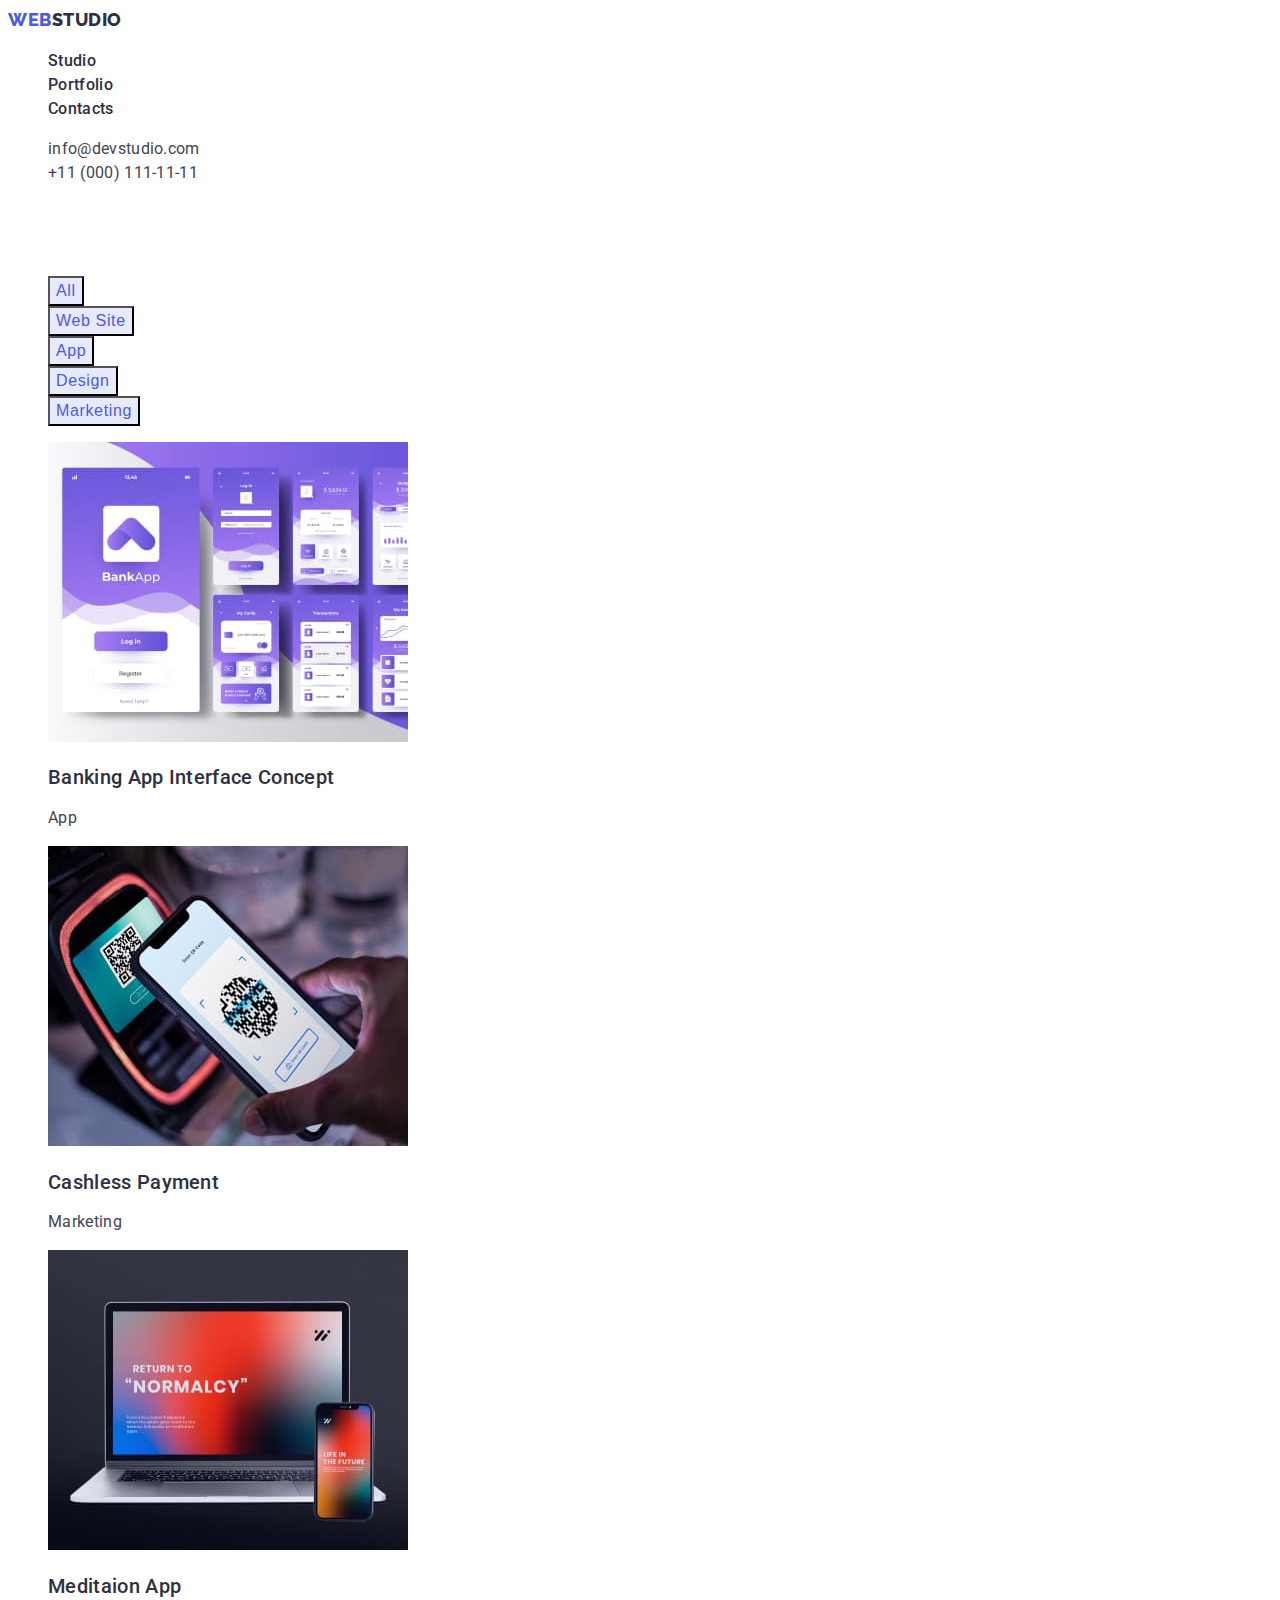
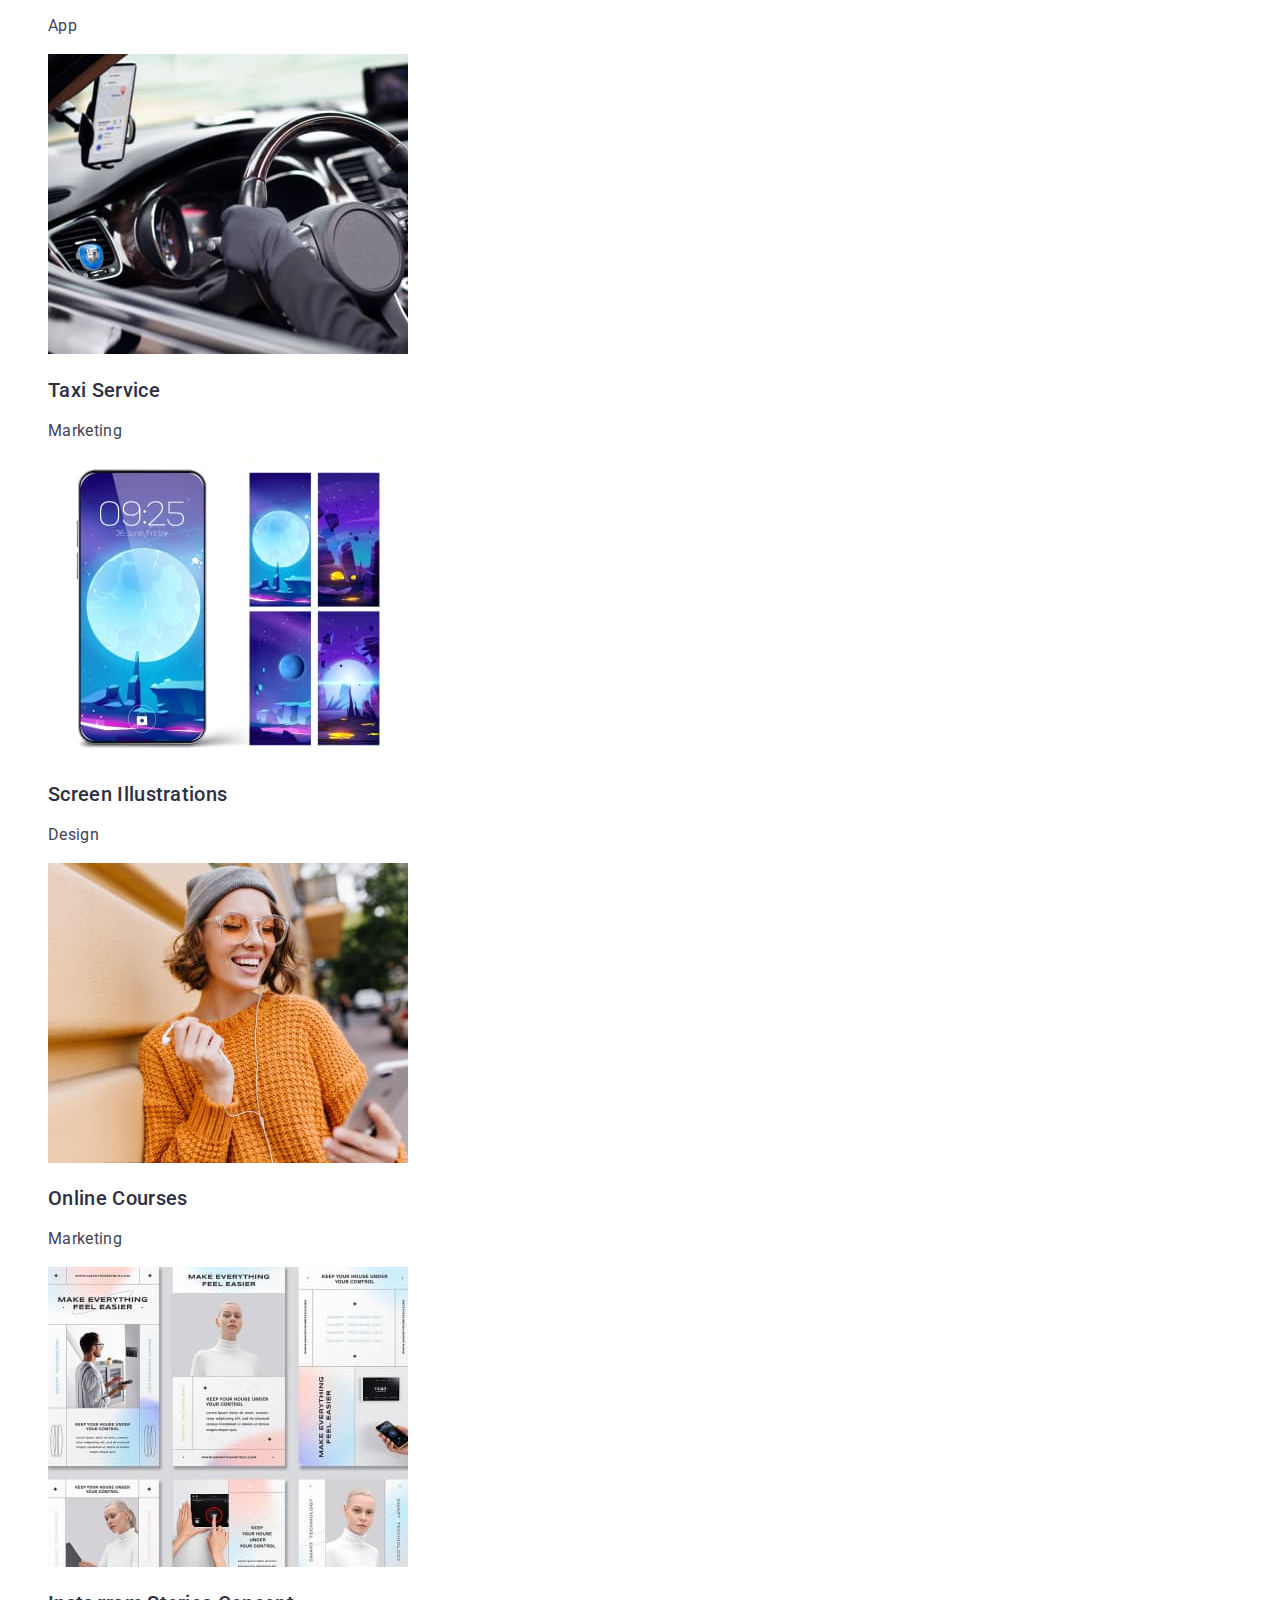
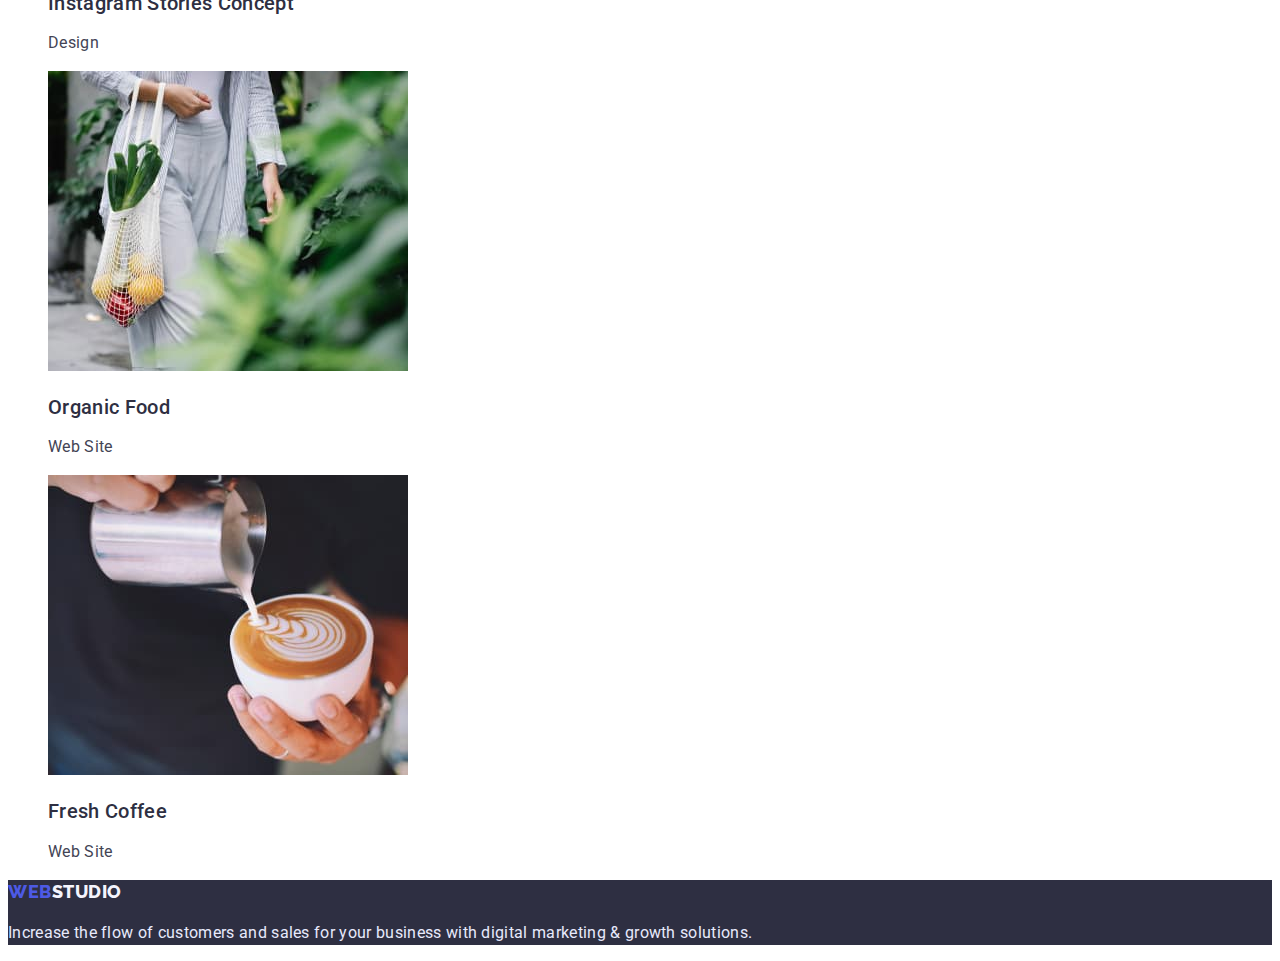
==== portfolio.html @ 31c29d73 "Initial commit" ====
<!DOCTYPE html>
<html lang="en">
  <head>
    <meta charset="UTF-8" />
    <meta http-equiv="X-UA-Compatible" content="IE=edge" />
    <meta name="viewport" content="width=device-width, initial-scale=1.0" />
    <link rel="stylesheet" href="./css/style.css" />
    <title>Студія</title>
    <link rel="preconnect" href="https://fonts.googleapis.com" />
    <link rel="preconnect" href="https://fonts.gstatic.com" crossorigin />
    <link
      href="https://fonts.googleapis.com/css2?family=Raleway:wght@800&family=Roboto:wght@400;500;700;900&display=swap"
      rel="stylesheet"
    />
  </head>
  <body>
    <!-- Page header -->
    <header>
      <nav>
        <a href="./index.html" class="logo link">
          <span class="logo-color">WEB</span>STUDIO
        </a>

        <ul class="site-nav list">
          <li><a href="./index.html" class="link">Studio</a></li>
          <li><a href="./portfolio.html" class="link">Portfolio</a></li>
          <li><a href="" class="link">Contacts</a></li>
        </ul>
      </nav>
      <address>
        <ul class="adress list">
          <li>
            <a href="mailto:info@devstudio.com" class="link">info@devstudio.com</a>
          </li>
          <li><a href="tel:+110001111111" class="link">+11 (000) 111-11-11</a></li>
        </ul>
      </address>
    </header>
    <!-- Main content -->
    <main>
      <section class="portfolio">
        <h1 class="hidden-title">Контент страницы Portfolio</h1>
        <ul class="filter-list list">
          <li><button type="button" class="button filter-btn">All</button></li>
          <li>
            <button type="button" class="button filter-btn">Web Site</button>
          </li>
          <li><button type="button" class="button filter-btn">App</button></li>
          <li>
            <button type="button" class="button filter-btn">Design</button>
          </li>
          <li>
            <button type="button" class="button filter-btn">Marketing</button>
          </li>
        </ul>
        <ul class="section-subtitle list">
          <li>
            <img
              src="./images/card-1.jpg"
              alt="Work examples"
              width="360"
              height="300"
            />
            <h2 class="title">Banking App Interface Concept</h2>
            <p>App</p>
          </li>
          <li>
            <img
              src="./images/card-2.jpg"
              alt="Work examples"
              width="360"
              height="300"
            />
            <h2 class="title">Cashless Payment</h2>
            <p>Marketing</p>
          </li>
          <li>
            <img
              src="./images/card-3.jpg"
              alt="Work examples"
              width="360"
              height="300"
            />
            <h2 class="title">Meditaion App</h2>
            <p>App</p>
          </li>
          <li>
            <img
              src="./images/card-4.jpg"
              alt="Work examples"
              width="360"
              height="300"
            />
            <h2 class="title">Taxi Service</h2>
            <p>Marketing</p>
          </li>
          <li>
            <img
              src="./images/card-5.jpg"
              alt="Work examples"
              width="360"
              height="300"
            />
            <h2 class="title">Screen Illustrations</h2>
            <p>Design</p>
          </li>
          <li>
            <img
              src="./images/card-6.jpg"
              alt="Work examples"
              width="360"
              height="300"
            />
            <h2 class="title">Online Courses</h2>
            <p>Marketing</p>
          </li>
          <li>
            <img
              src="./images/card-7.jpg"
              alt="Work examples"
              width="360"
              height="300"
            />
            <h2 class="title">Instagram Stories Concept</h2>
            <p>Design</p>
          </li>
          <li>
            <img
              src="./images/card-8.jpg"
              alt="Work examples"
              width="360"
              height="300"
            />
            <h2 class="title">Organic Food</h2>
            <p>Web Site</p>
          </li>
          <li>
            <img
              src="./images/card-9.jpg"
              alt="Work examples"
              width="360"
              height="300"
            />
            <h2 class="title">Fresh Coffee</h2>
            <p>Web Site</p>
          </li>
        </ul>
      </section>
    </main>
    <!-- Page footer -->
    <footer class="footer">
      <a href="./index.html" class="logo link">
        <span class="logo-color">WEB</span>STUDIO
      </a>
      <p>
        Increase the flow of customers and sales for your business with digital
        marketing & growth solutions.
      </p>
    </footer>
  </body>
</html>
---- css/style.css ----
:root {
  --primary-text-color: #434455;
  --title-text-color: #2e2f42;
  --accent-color: #4d5ae5;
  --color-white: #ffffff;
  --color-for-interactive-elements: #404bbf;
  --secondary-background-color: #f4f4fd;
  --cornflower-color: #e7e9fc;
}

body {
  color: var(--primary-text-color);
  background-color: var(--color-white);
  font-family: Roboto, sans-serif;
  font-size: 16px;
  line-height: 1.5;
  letter-spacing: 0.02em;
}

.list {
  list-style: none;
}

.link {
  text-decoration: none;
}

/* logo */

.logo {
  color: var(--title-text-color);
  font-family: Raleway, cursive;
  font-weight: 800;
  font-size: 18px;
  line-height: 1.33;
  letter-spacing: 0.03em;
}

.logo-color {
  color: var(--accent-color);
}

.logo:hover,
.logo:focus {
  color: var(--color-for-interactive-elements);
}

/* Site nav */

.site-nav .link {
  color: var(--title-text-color);
  font-weight: 500;
}

.site-nav .link:hover,
.site-nav .link:focus {
  color: var(--color-for-interactive-elements);
}

/* Adress */

.adress .link {
  color: var(--primary-text-color);
  font-style: normal;
}

.adress .link:hover,
.adress .link:focus {
  color: var(--accent-color);
}

/* Hero */

.hero {
  background-color: var(--title-text-color);
}

.hero-title {
  color: var(--color-white);
  font-size: 56px;
  line-height: 1.07;
  text-align: center;
}

/* Section */

.hidden-title {
  visibility: hidden;
}

.section-subtitle .title {
  color: var(--title-text-color);
  font-weight: 500;
  font-size: 20px;
  line-height: 1.2;
}

.section-title {
  color: var(--title-text-color);
  font-size: 36px;
  line-height: 1.11;
  text-align: center;
  text-transform: capitalize;
}

.about {
  background-color: var(--secondary-background-color);
}

/* Button */

.button {
  color: var(--primary-text-color);
  background-color: var(--accent-color);
  font-weight: 500;
  font-size: 16px;
  line-height: 1.5;
  letter-spacing: 0.04em;
}

.button.hero-btn {
  color: var(--color-white);
  background-color: var(--accent-color);
}

.button.hero-btn:hover,
.button.hero-btn:focus {
  background-color: var(--color-for-interactive-elements);
  cursor: pointer;
}

.button.filter-btn {
  color: var(--accent-color);
  background-color: var(--cornflower-color);
}

.button.filter-btn:hover,
.button.filter-btn:focus {
  background-color: var(--secondary-background-color);
  cursor: pointer;
}

/* Footer */

.footer {
  background-color: var(--title-text-color);
  color: var(--cornflower-color);
}

.footer .logo {
  color: var(--secondary-background-color);
}

.footer .logo:hover,
.footer .logo:focus {
  color: var(--color-for-interactive-elements);
}
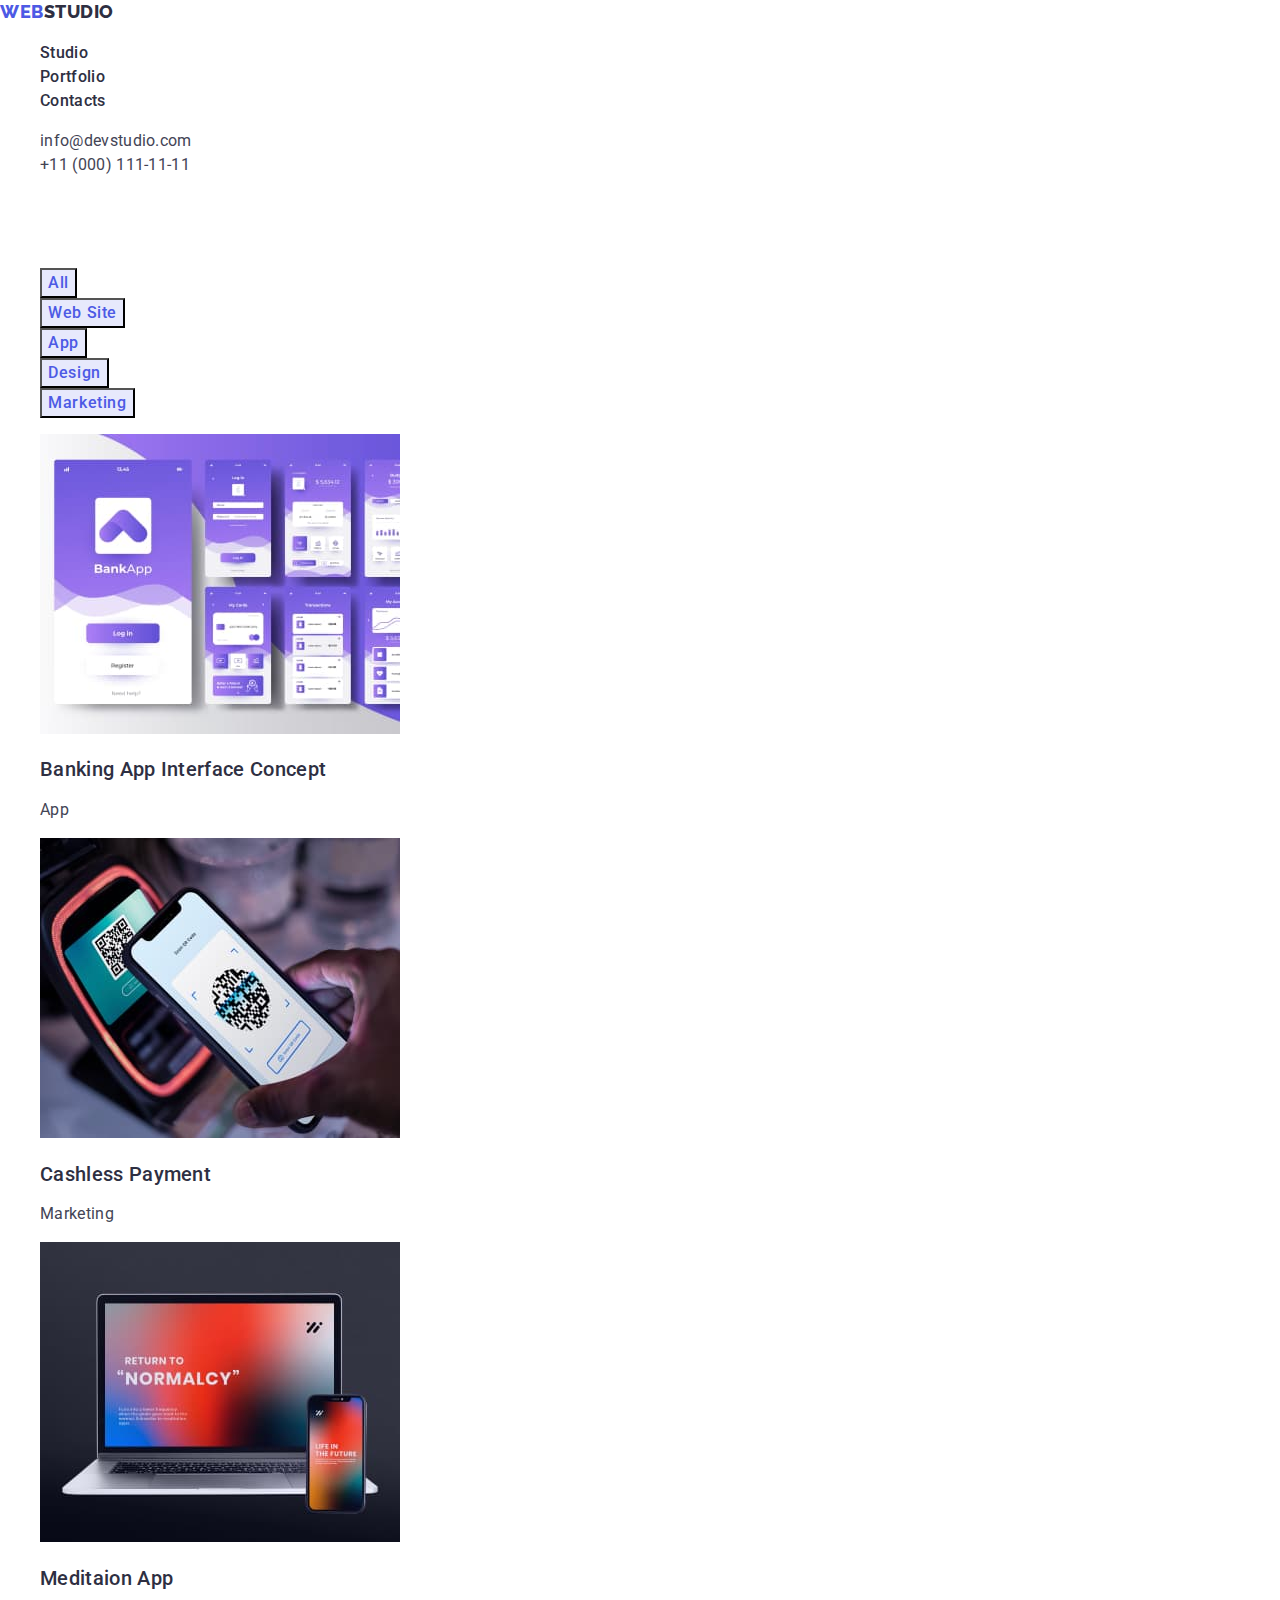
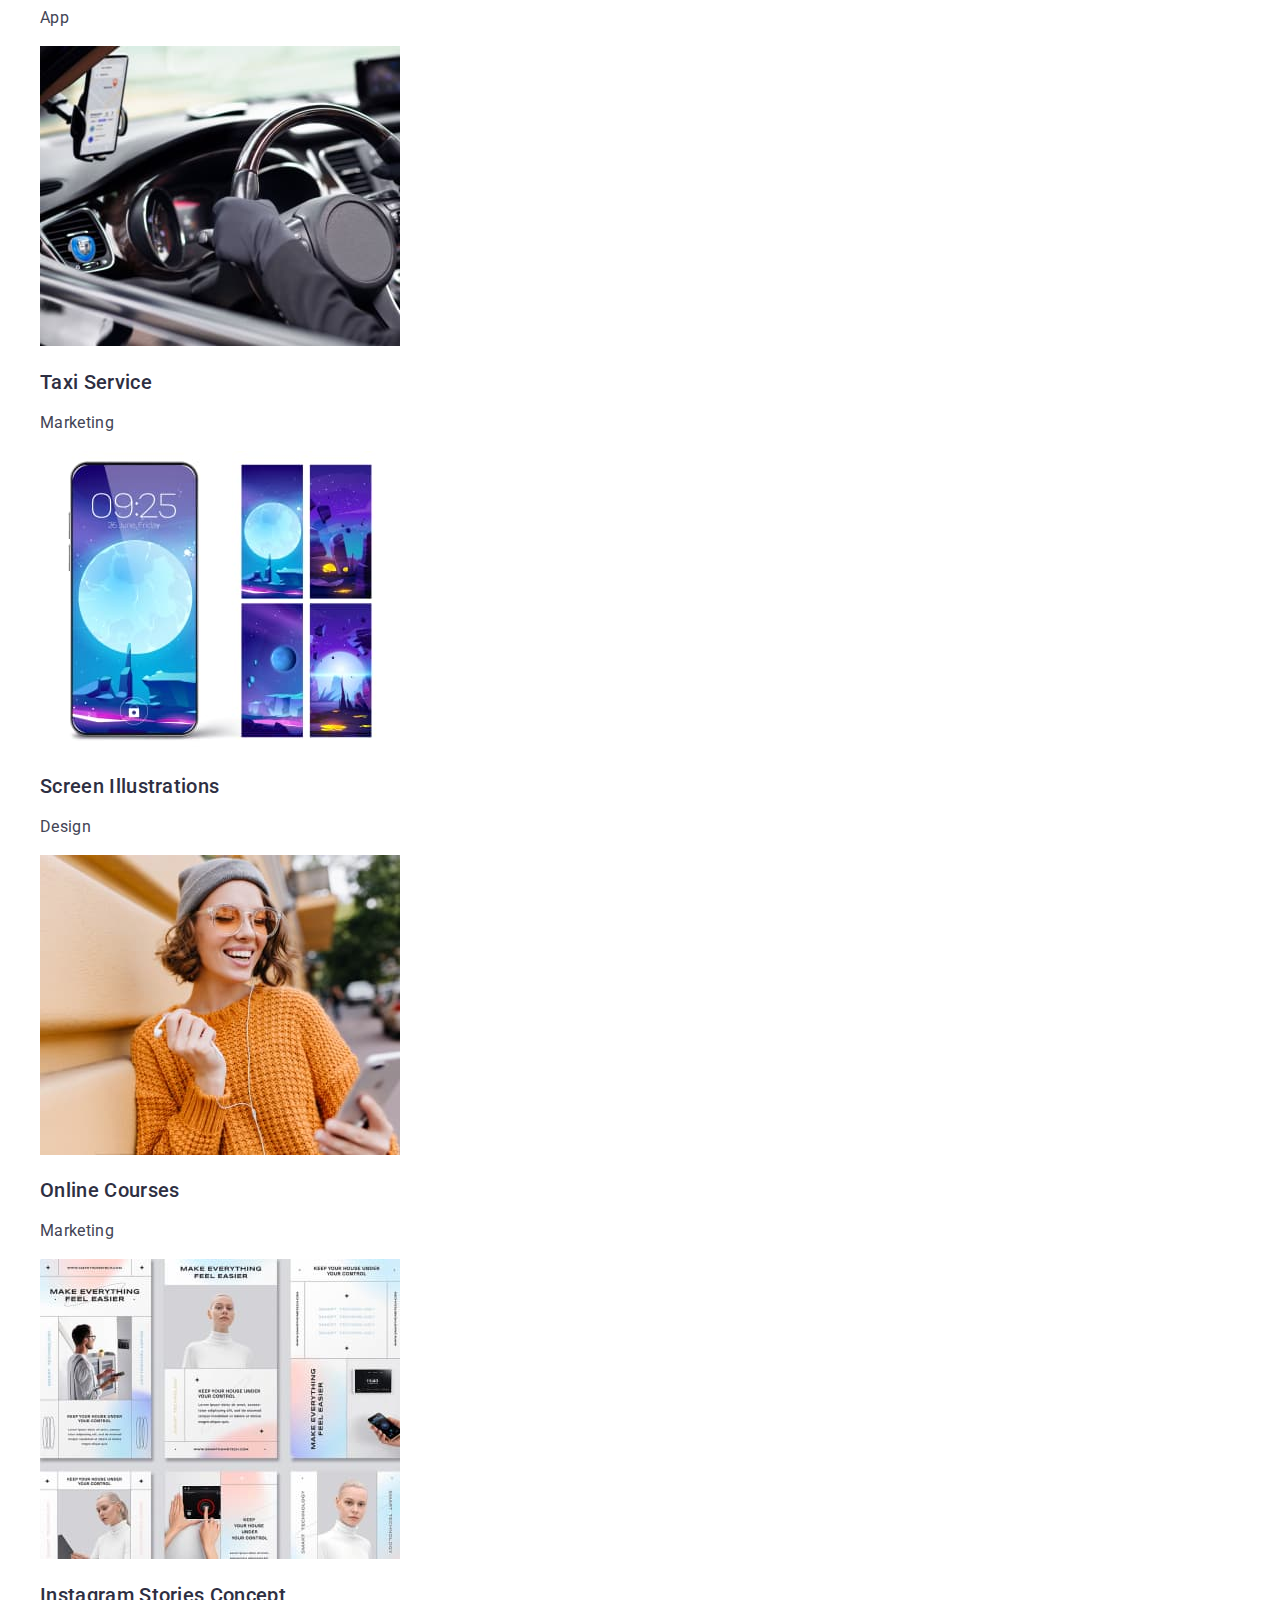
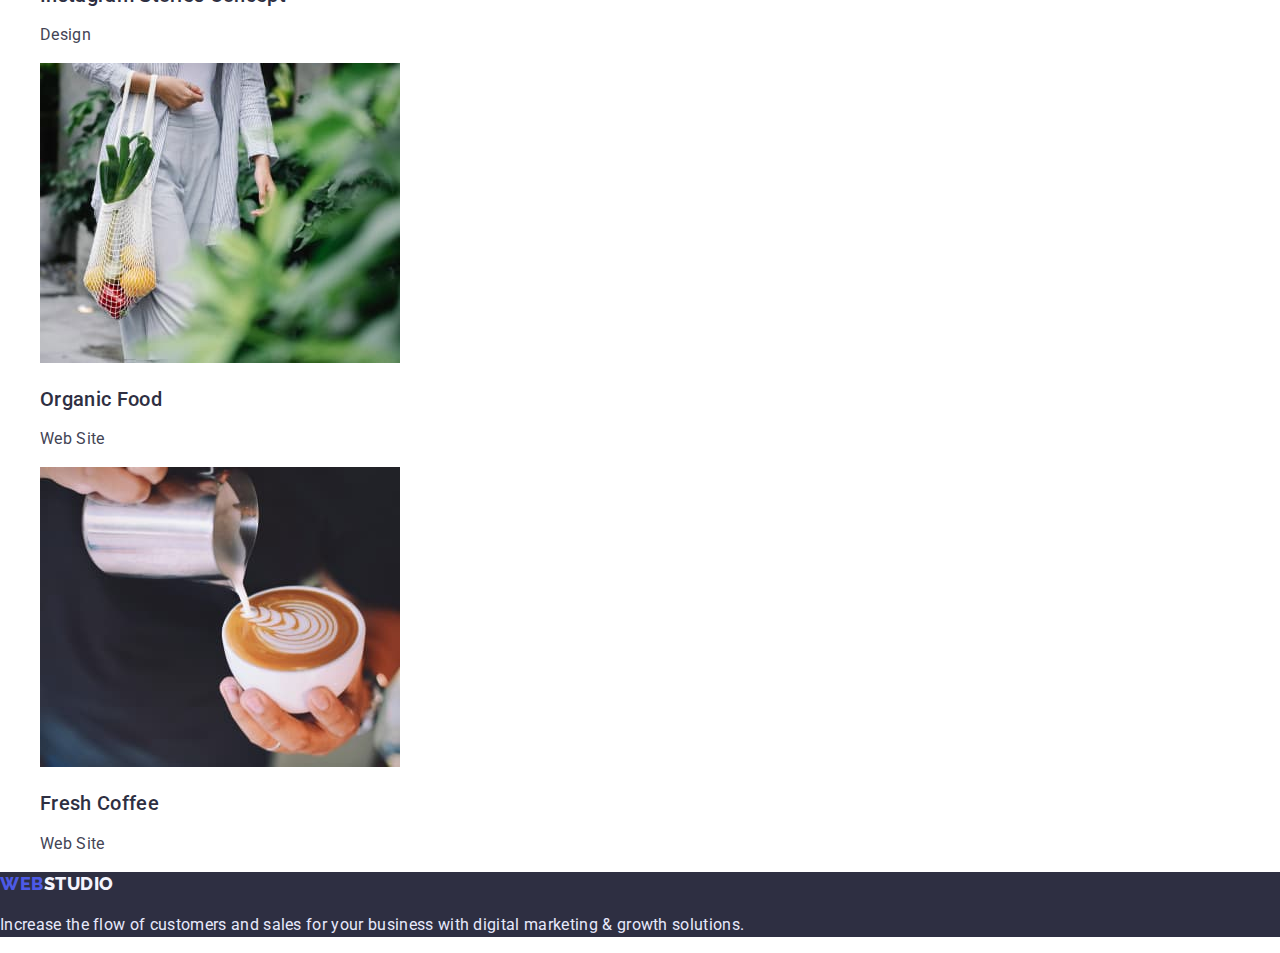
==== commit 22ca10d7: "Add global border-box and modern-normalize.css" ====
--- a/portfolio.html
+++ b/portfolio.html
@@ -4,7 +4,6 @@
     <meta charset="UTF-8" />
     <meta http-equiv="X-UA-Compatible" content="IE=edge" />
     <meta name="viewport" content="width=device-width, initial-scale=1.0" />
-    <link rel="stylesheet" href="./css/style.css" />
     <title>Студія</title>
     <link rel="preconnect" href="https://fonts.googleapis.com" />
     <link rel="preconnect" href="https://fonts.gstatic.com" crossorigin />
@@ -12,6 +11,11 @@
       href="https://fonts.googleapis.com/css2?family=Raleway:wght@800&family=Roboto:wght@400;500;700;900&display=swap"
       rel="stylesheet"
     />
+    <link
+      rel="stylesheet"
+      href="https://cdnjs.cloudflare.com/ajax/libs/modern-normalize/1.1.0/modern-normalize.min.css"
+    />
+    <link rel="stylesheet" href="./css/style.css" />
   </head>
   <body>
     <!-- Page header -->
@@ -30,9 +34,13 @@
       <address>
         <ul class="adress list">
           <li>
-            <a href="mailto:info@devstudio.com" class="link">info@devstudio.com</a>
+            <a href="mailto:info@devstudio.com" class="link"
+              >info@devstudio.com</a
+            >
           </li>
-          <li><a href="tel:+110001111111" class="link">+11 (000) 111-11-11</a></li>
+          <li>
+            <a href="tel:+110001111111" class="link">+11 (000) 111-11-11</a>
+          </li>
         </ul>
       </address>
     </header>
--- a/css/style.css
+++ b/css/style.css
@@ -1,3 +1,13 @@
+html {
+  box-sizing: border-box;
+}
+
+*,
+*::before,
+*::after {
+  box-sizing: inherit;
+}
+
 :root {
   --primary-text-color: #434455;
   --title-text-color: #2e2f42;
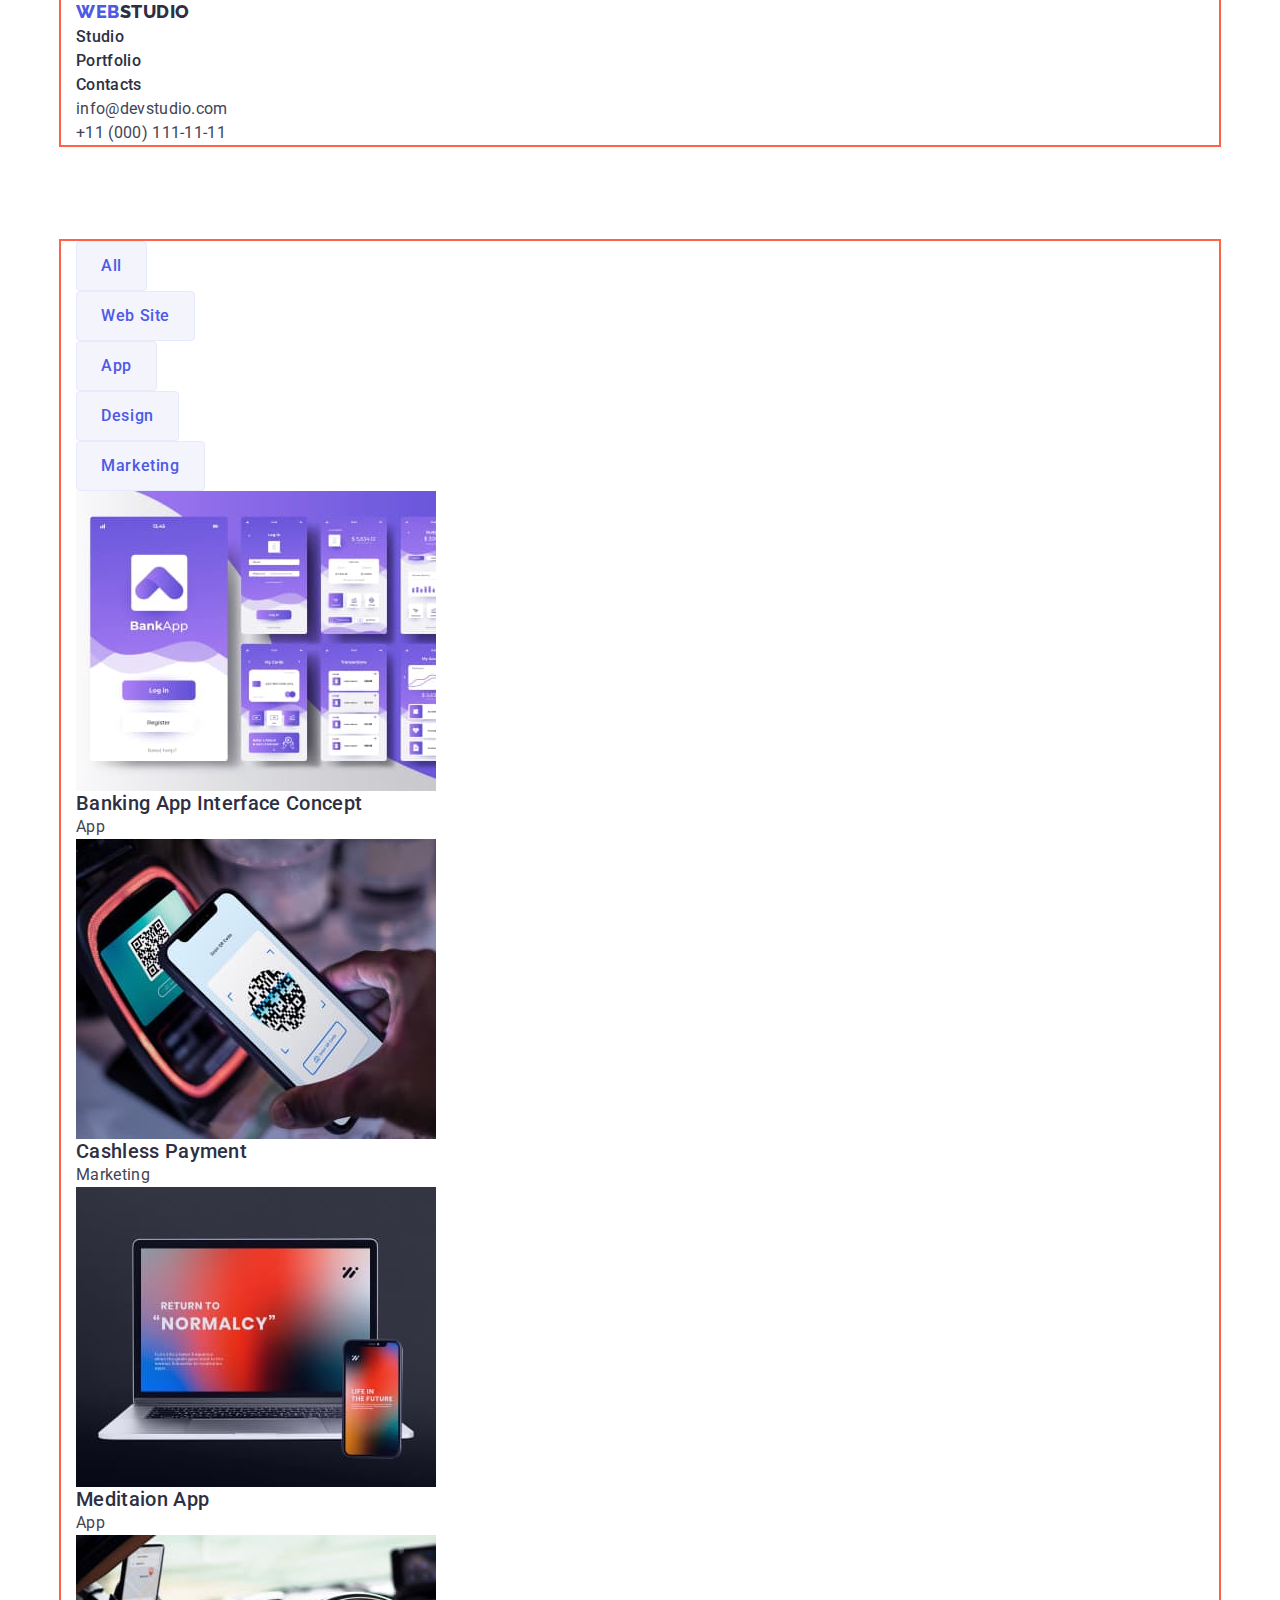
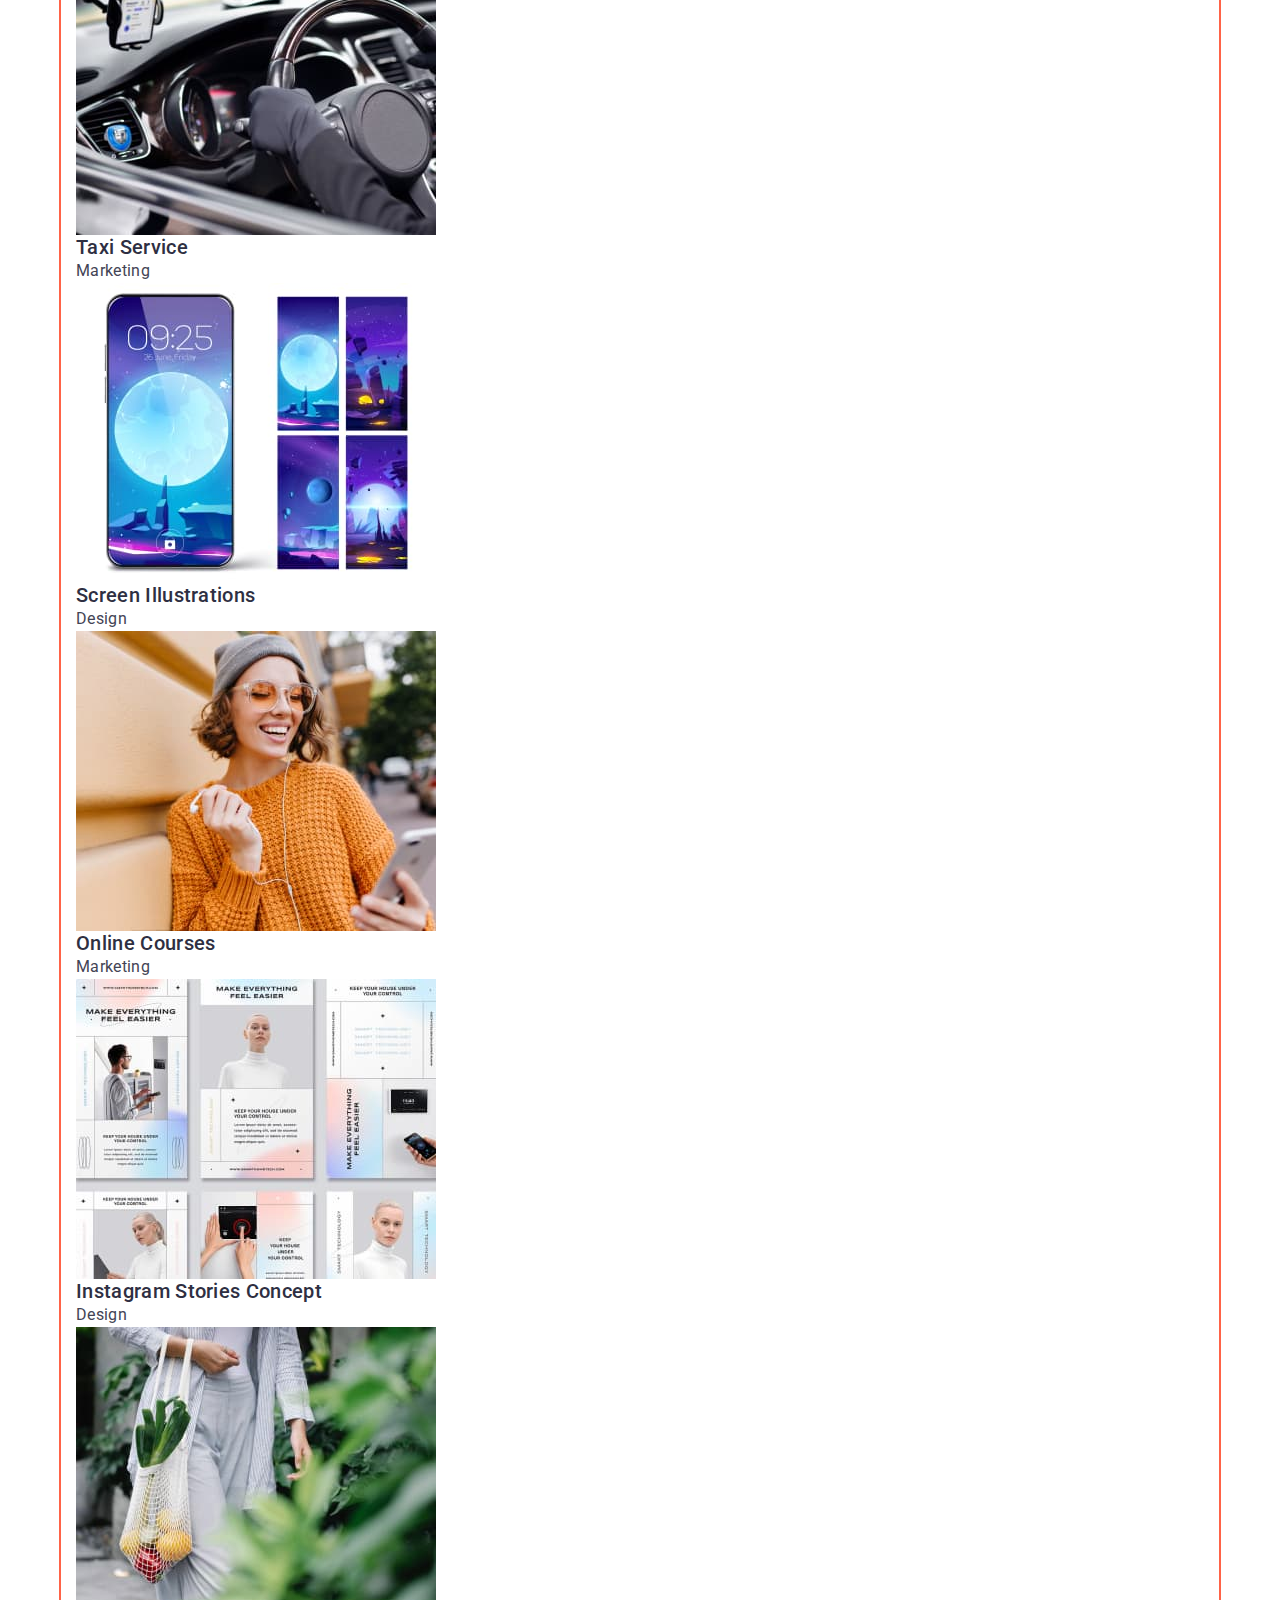
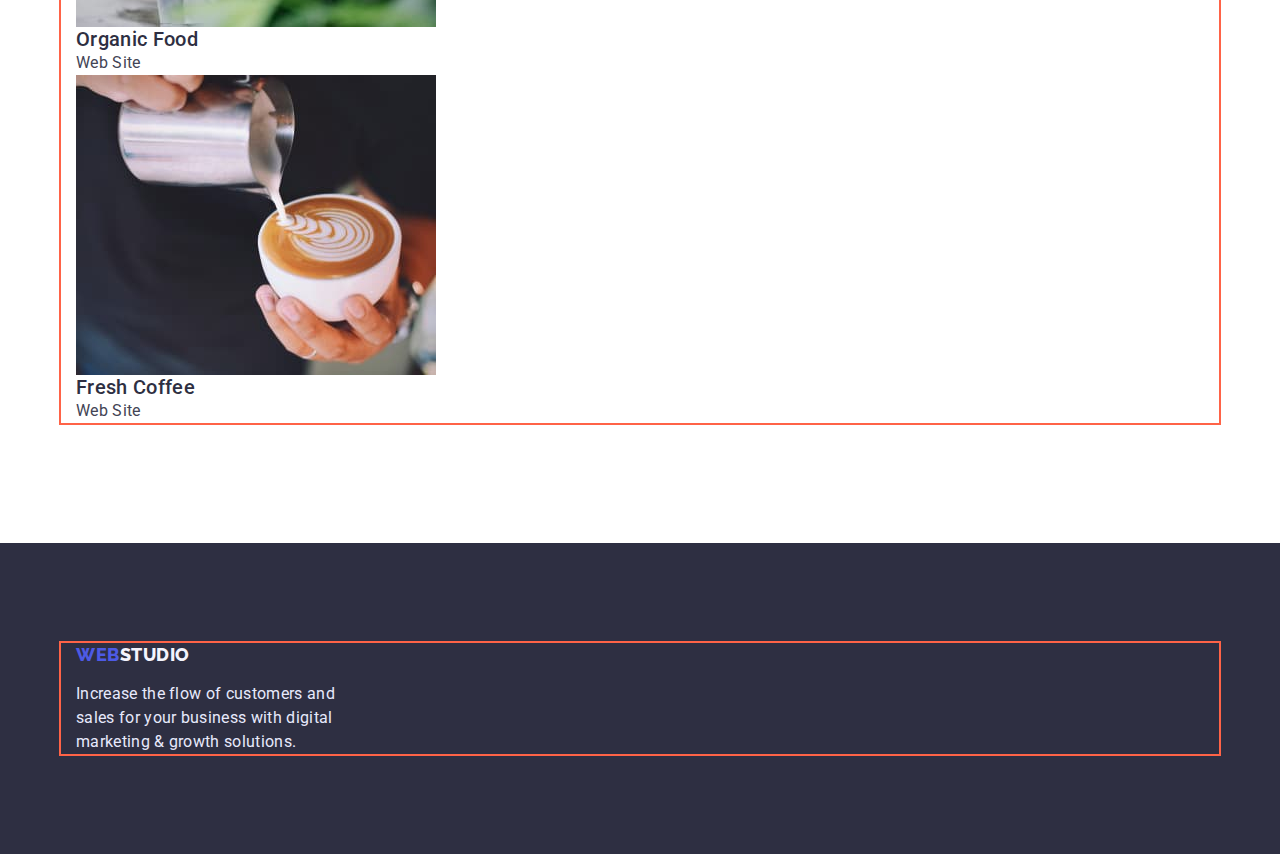
==== commit 909ff6ed: "Добавил геометрию элементов" ====
--- a/portfolio.html
+++ b/portfolio.html
@@ -19,151 +19,161 @@
   </head>
   <body>
     <!-- Page header -->
-    <header>
-      <nav>
-        <a href="./index.html" class="logo link">
-          <span class="logo-color">WEB</span>STUDIO
-        </a>
+    <header class="page header">
+      <div class="container">
+        <nav>
+          <a href="./index.html" class="logo link">
+            <span class="logo-color">WEB</span>STUDIO
+          </a>
 
-        <ul class="site-nav list">
-          <li><a href="./index.html" class="link">Studio</a></li>
-          <li><a href="./portfolio.html" class="link">Portfolio</a></li>
-          <li><a href="" class="link">Contacts</a></li>
-        </ul>
-      </nav>
-      <address>
-        <ul class="adress list">
-          <li>
-            <a href="mailto:info@devstudio.com" class="link"
-              >info@devstudio.com</a
-            >
-          </li>
-          <li>
-            <a href="tel:+110001111111" class="link">+11 (000) 111-11-11</a>
-          </li>
-        </ul>
-      </address>
+          <ul class="site-nav list">
+            <li><a href="./index.html" class="link">Studio</a></li>
+            <li><a href="./portfolio.html" class="link">Portfolio</a></li>
+            <li><a href="" class="link">Contacts</a></li>
+          </ul>
+        </nav>
+        <address>
+          <ul class="adress list">
+            <li>
+              <a href="mailto:info@devstudio.com" class="link"
+                >info@devstudio.com</a
+              >
+            </li>
+            <li>
+              <a href="tel:+110001111111" class="link">+11 (000) 111-11-11</a>
+            </li>
+          </ul>
+        </address>
+      </div>
     </header>
     <!-- Main content -->
     <main>
       <section class="portfolio">
-        <h1 class="hidden-title">Контент страницы Portfolio</h1>
-        <ul class="filter-list list">
-          <li><button type="button" class="button filter-btn">All</button></li>
-          <li>
-            <button type="button" class="button filter-btn">Web Site</button>
-          </li>
-          <li><button type="button" class="button filter-btn">App</button></li>
-          <li>
-            <button type="button" class="button filter-btn">Design</button>
-          </li>
-          <li>
-            <button type="button" class="button filter-btn">Marketing</button>
-          </li>
-        </ul>
-        <ul class="section-subtitle list">
-          <li>
-            <img
-              src="./images/card-1.jpg"
-              alt="Work examples"
-              width="360"
-              height="300"
-            />
-            <h2 class="title">Banking App Interface Concept</h2>
-            <p>App</p>
-          </li>
-          <li>
-            <img
-              src="./images/card-2.jpg"
-              alt="Work examples"
-              width="360"
-              height="300"
-            />
-            <h2 class="title">Cashless Payment</h2>
-            <p>Marketing</p>
-          </li>
-          <li>
-            <img
-              src="./images/card-3.jpg"
-              alt="Work examples"
-              width="360"
-              height="300"
-            />
-            <h2 class="title">Meditaion App</h2>
-            <p>App</p>
-          </li>
-          <li>
-            <img
-              src="./images/card-4.jpg"
-              alt="Work examples"
-              width="360"
-              height="300"
-            />
-            <h2 class="title">Taxi Service</h2>
-            <p>Marketing</p>
-          </li>
-          <li>
-            <img
-              src="./images/card-5.jpg"
-              alt="Work examples"
-              width="360"
-              height="300"
-            />
-            <h2 class="title">Screen Illustrations</h2>
-            <p>Design</p>
-          </li>
-          <li>
-            <img
-              src="./images/card-6.jpg"
-              alt="Work examples"
-              width="360"
-              height="300"
-            />
-            <h2 class="title">Online Courses</h2>
-            <p>Marketing</p>
-          </li>
-          <li>
-            <img
-              src="./images/card-7.jpg"
-              alt="Work examples"
-              width="360"
-              height="300"
-            />
-            <h2 class="title">Instagram Stories Concept</h2>
-            <p>Design</p>
-          </li>
-          <li>
-            <img
-              src="./images/card-8.jpg"
-              alt="Work examples"
-              width="360"
-              height="300"
-            />
-            <h2 class="title">Organic Food</h2>
-            <p>Web Site</p>
-          </li>
-          <li>
-            <img
-              src="./images/card-9.jpg"
-              alt="Work examples"
-              width="360"
-              height="300"
-            />
-            <h2 class="title">Fresh Coffee</h2>
-            <p>Web Site</p>
-          </li>
-        </ul>
+        <div class="container">
+          <h1 class="hidden-title">Контент страницы Portfolio</h1>
+          <ul class="filter-list list">
+            <li>
+              <button type="button" class="button filter-btn">All</button>
+            </li>
+            <li>
+              <button type="button" class="button filter-btn">Web Site</button>
+            </li>
+            <li>
+              <button type="button" class="button filter-btn">App</button>
+            </li>
+            <li>
+              <button type="button" class="button filter-btn">Design</button>
+            </li>
+            <li>
+              <button type="button" class="button filter-btn">Marketing</button>
+            </li>
+          </ul>
+          <ul class="section-subtitle list">
+            <li>
+              <img
+                src="./images/card-1.jpg"
+                alt="Work examples"
+                width="360"
+                height="300"
+              />
+              <h2 class="title">Banking App Interface Concept</h2>
+              <p>App</p>
+            </li>
+            <li>
+              <img
+                src="./images/card-2.jpg"
+                alt="Work examples"
+                width="360"
+                height="300"
+              />
+              <h2 class="title">Cashless Payment</h2>
+              <p>Marketing</p>
+            </li>
+            <li>
+              <img
+                src="./images/card-3.jpg"
+                alt="Work examples"
+                width="360"
+                height="300"
+              />
+              <h2 class="title">Meditaion App</h2>
+              <p>App</p>
+            </li>
+            <li>
+              <img
+                src="./images/card-4.jpg"
+                alt="Work examples"
+                width="360"
+                height="300"
+              />
+              <h2 class="title">Taxi Service</h2>
+              <p>Marketing</p>
+            </li>
+            <li>
+              <img
+                src="./images/card-5.jpg"
+                alt="Work examples"
+                width="360"
+                height="300"
+              />
+              <h2 class="title">Screen Illustrations</h2>
+              <p>Design</p>
+            </li>
+            <li>
+              <img
+                src="./images/card-6.jpg"
+                alt="Work examples"
+                width="360"
+                height="300"
+              />
+              <h2 class="title">Online Courses</h2>
+              <p>Marketing</p>
+            </li>
+            <li>
+              <img
+                src="./images/card-7.jpg"
+                alt="Work examples"
+                width="360"
+                height="300"
+              />
+              <h2 class="title">Instagram Stories Concept</h2>
+              <p>Design</p>
+            </li>
+            <li>
+              <img
+                src="./images/card-8.jpg"
+                alt="Work examples"
+                width="360"
+                height="300"
+              />
+              <h2 class="title">Organic Food</h2>
+              <p>Web Site</p>
+            </li>
+            <li>
+              <img
+                src="./images/card-9.jpg"
+                alt="Work examples"
+                width="360"
+                height="300"
+              />
+              <h2 class="title">Fresh Coffee</h2>
+              <p>Web Site</p>
+            </li>
+          </ul>
+        </div>
       </section>
     </main>
     <!-- Page footer -->
     <footer class="footer">
-      <a href="./index.html" class="logo link">
-        <span class="logo-color">WEB</span>STUDIO
-      </a>
-      <p>
-        Increase the flow of customers and sales for your business with digital
-        marketing & growth solutions.
-      </p>
+      <div class="container">
+        <a href="./index.html" class="logo link">
+          <span class="logo-color">WEB</span>STUDIO
+        </a>
+        <p class="footer-description">
+          Increase the flow of customers and sales for your business with
+          digital marketing & growth solutions.
+        </p>
+      </div>
     </footer>
   </body>
 </html>
--- a/css/style.css
+++ b/css/style.css
@@ -25,7 +25,10 @@
   font-size: 16px;
   line-height: 1.5;
   letter-spacing: 0.02em;
-}
+  min-width: 1158px;
+}
+
+/* Basic settings */
 
 .list {
   list-style: none;
@@ -33,6 +36,39 @@
 
 .link {
   text-decoration: none;
+}
+
+h1,
+h2,
+h3,
+h4,
+h5,
+h6,
+p {
+  margin-top: 0;
+  margin-bottom: 0;
+}
+
+ul,
+ol {
+  margin-top: 0;
+  margin-bottom: 0;
+  padding-left: 0;
+}
+
+img {
+  display: block;
+}
+
+address {
+  font-style: normal;
+}
+
+.container {
+  margin: 0 auto;
+  max-width: 1158px;
+  padding: 0 15px;
+  outline: 2px solid tomato;
 }
 
 /* logo */
@@ -71,7 +107,6 @@
 
 .adress .link {
   color: var(--primary-text-color);
-  font-style: normal;
 }
 
 .adress .link:hover,
@@ -83,19 +118,36 @@
 
 .hero {
   background-color: var(--title-text-color);
+  text-align: center;
+  padding-top: 188px;
+  padding-bottom: 292px;
 }
 
 .hero-title {
   color: var(--color-white);
   font-size: 56px;
   line-height: 1.07;
-  text-align: center;
+  margin-bottom: 48px;
 }
 
 /* Section */
 
 .hidden-title {
-  visibility: hidden;
+  position: absolute;
+  width: 1px;
+  height: 1px;
+  margin: -1px;
+  border: 0;
+  padding: 0;
+  white-space: nowrap;
+  clip-path: inset(100%);
+  clip: rect(0 0 0 0);
+  overflow: hidden;
+}
+
+.section {
+  padding-top: 120px;
+  padding-bottom: 120px;
 }
 
 .section-subtitle .title {
@@ -111,26 +163,40 @@
   line-height: 1.11;
   text-align: center;
   text-transform: capitalize;
+  margin-bottom: 72px;
 }
 
 .about {
   background-color: var(--secondary-background-color);
 }
 
+/* Portfolio */
+
+.portfolio {
+  padding-top: 96px;
+  padding-bottom: 120px;
+}
+
 /* Button */
 
 .button {
+  display: inline-block;
   color: var(--primary-text-color);
   background-color: var(--accent-color);
   font-weight: 500;
   font-size: 16px;
   line-height: 1.5;
   letter-spacing: 0.04em;
+  border: 1px solid transparent;
 }
 
 .button.hero-btn {
+  padding: 16px 32px;
   color: var(--color-white);
   background-color: var(--accent-color);
+  box-shadow: 0px 4px 4px rgba(0, 0, 0, 0.15);
+  min-width: 169px;
+  border-radius: 4px;
 }
 
 .button.hero-btn:hover,
@@ -141,13 +207,19 @@
 
 .button.filter-btn {
   color: var(--accent-color);
-  background-color: var(--cornflower-color);
+  background-color: var(--secondary-background-color);
+  padding: 12px 24px;
+  border-color: var(--cornflower-color);
+  border-radius: 4px;
 }
 
 .button.filter-btn:hover,
 .button.filter-btn:focus {
-  background-color: var(--secondary-background-color);
+  color: var(--color-white);
+  background-color: var(--color-for-interactive-elements);
   cursor: pointer;
+  box-shadow: 0px 3px 1px rgba(0, 0, 0, 0.1), 0px 2px 1px rgba(0, 0, 0, 0.08),
+    0px 2px 2px rgba(0, 0, 0, 0.12);
 }
 
 /* Footer */
@@ -155,6 +227,8 @@
 .footer {
   background-color: var(--title-text-color);
   color: var(--cornflower-color);
+  padding-top: 100px;
+  padding-bottom: 100px;
 }
 
 .footer .logo {
@@ -165,3 +239,8 @@
 .footer .logo:focus {
   color: var(--color-for-interactive-elements);
 }
+
+.footer-description {
+  width: 264px;
+  margin-top: 14px;
+}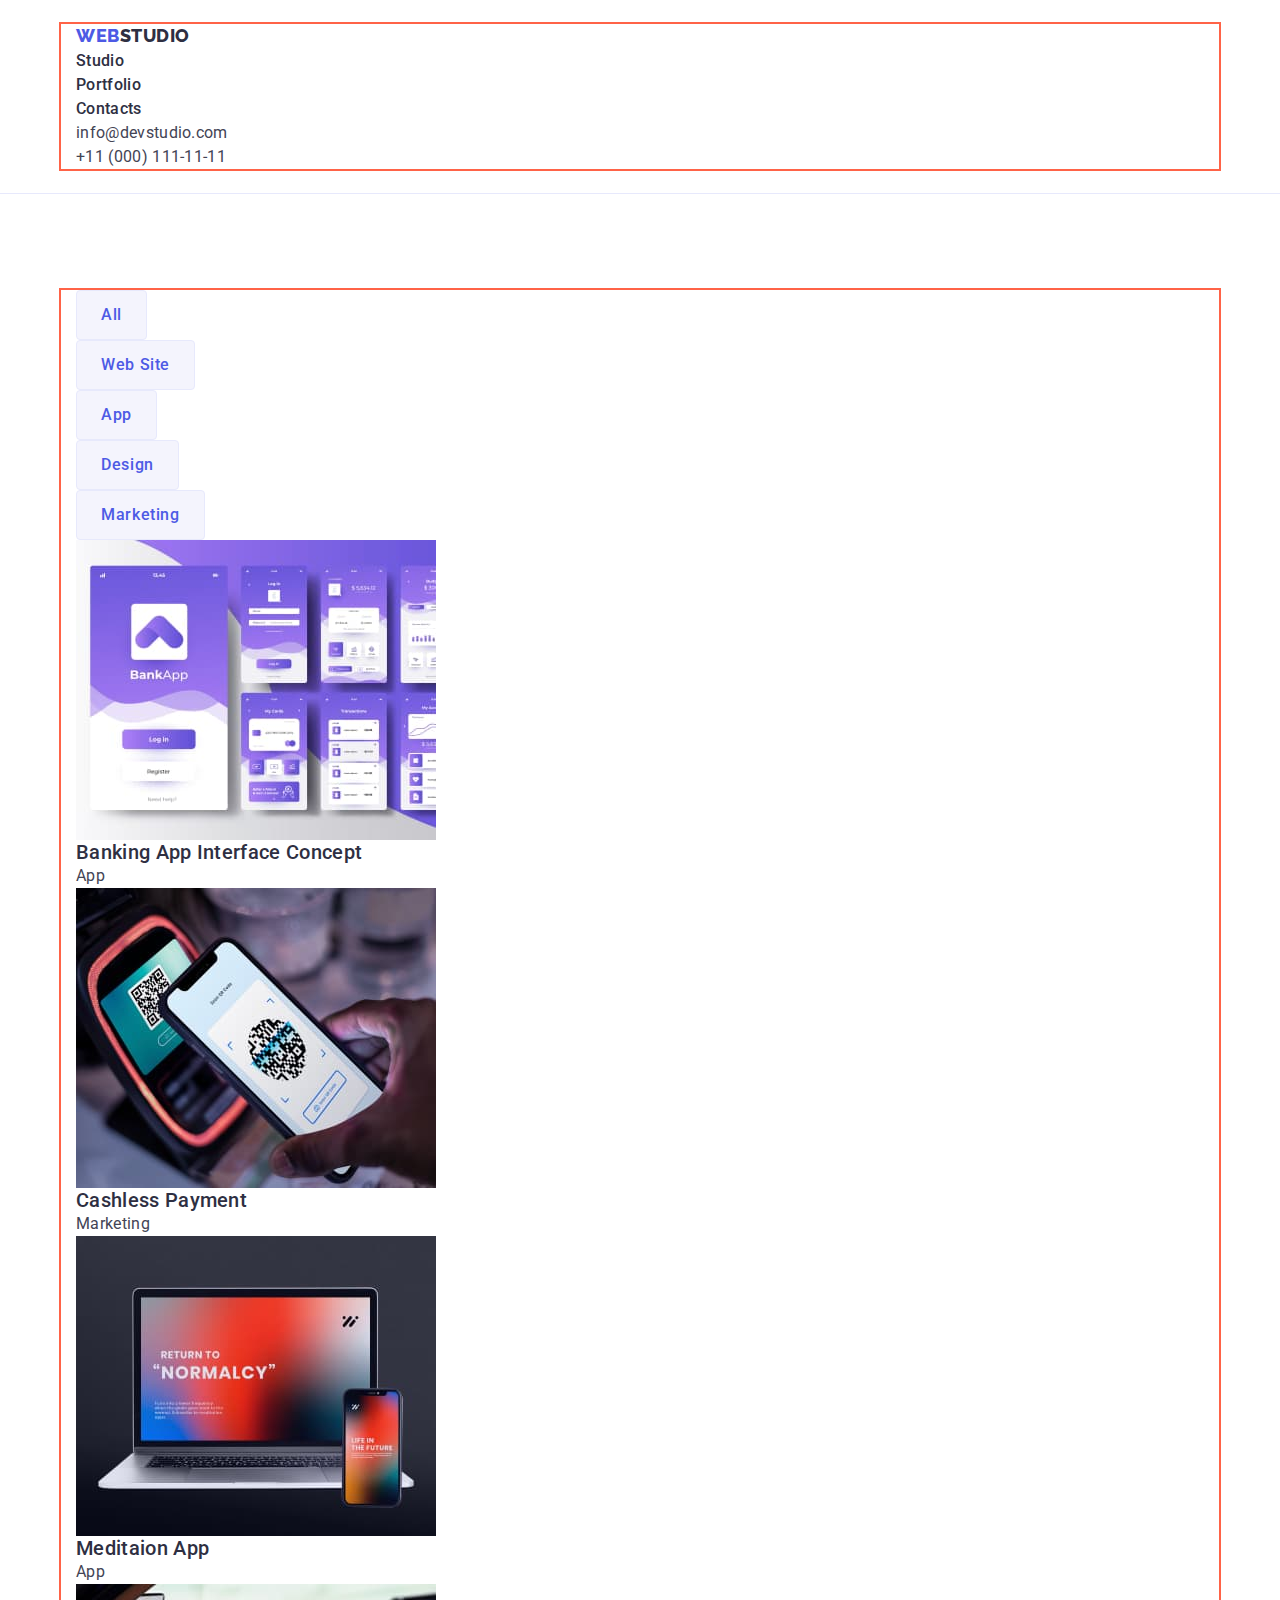
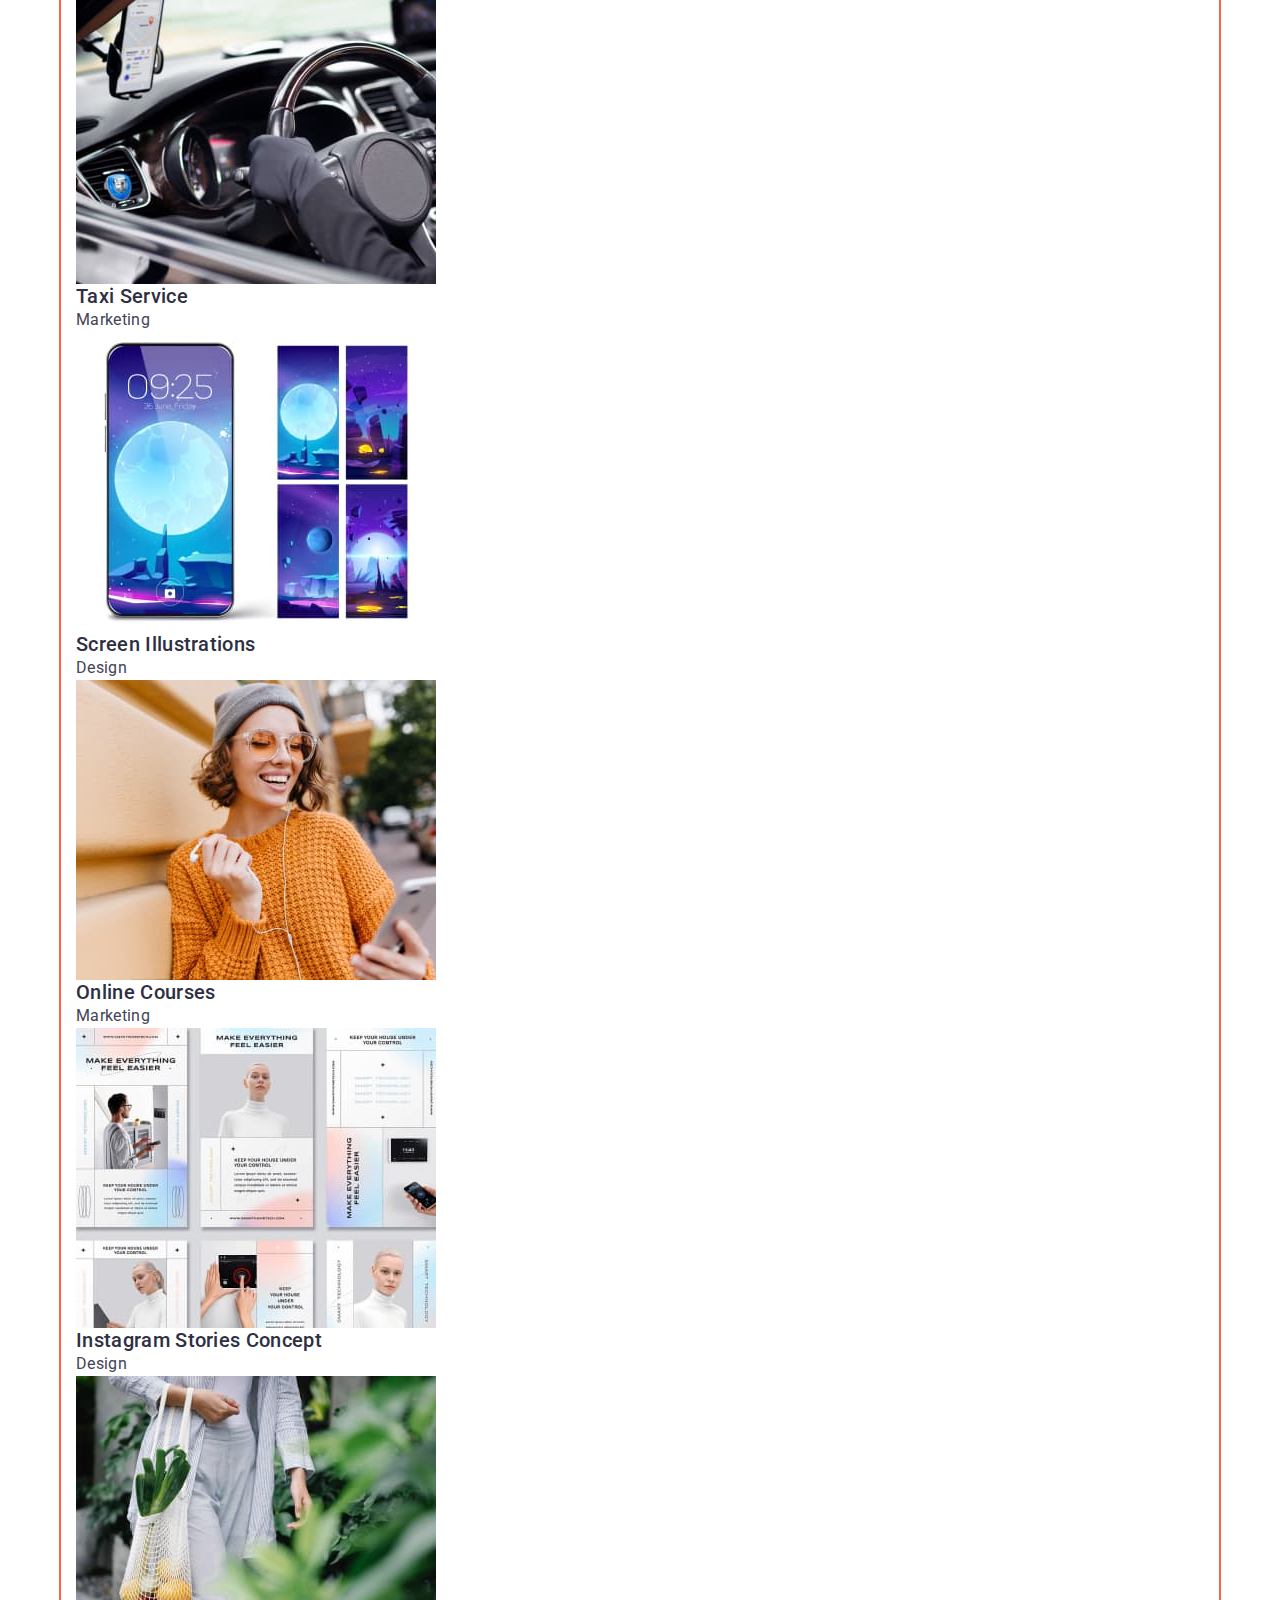
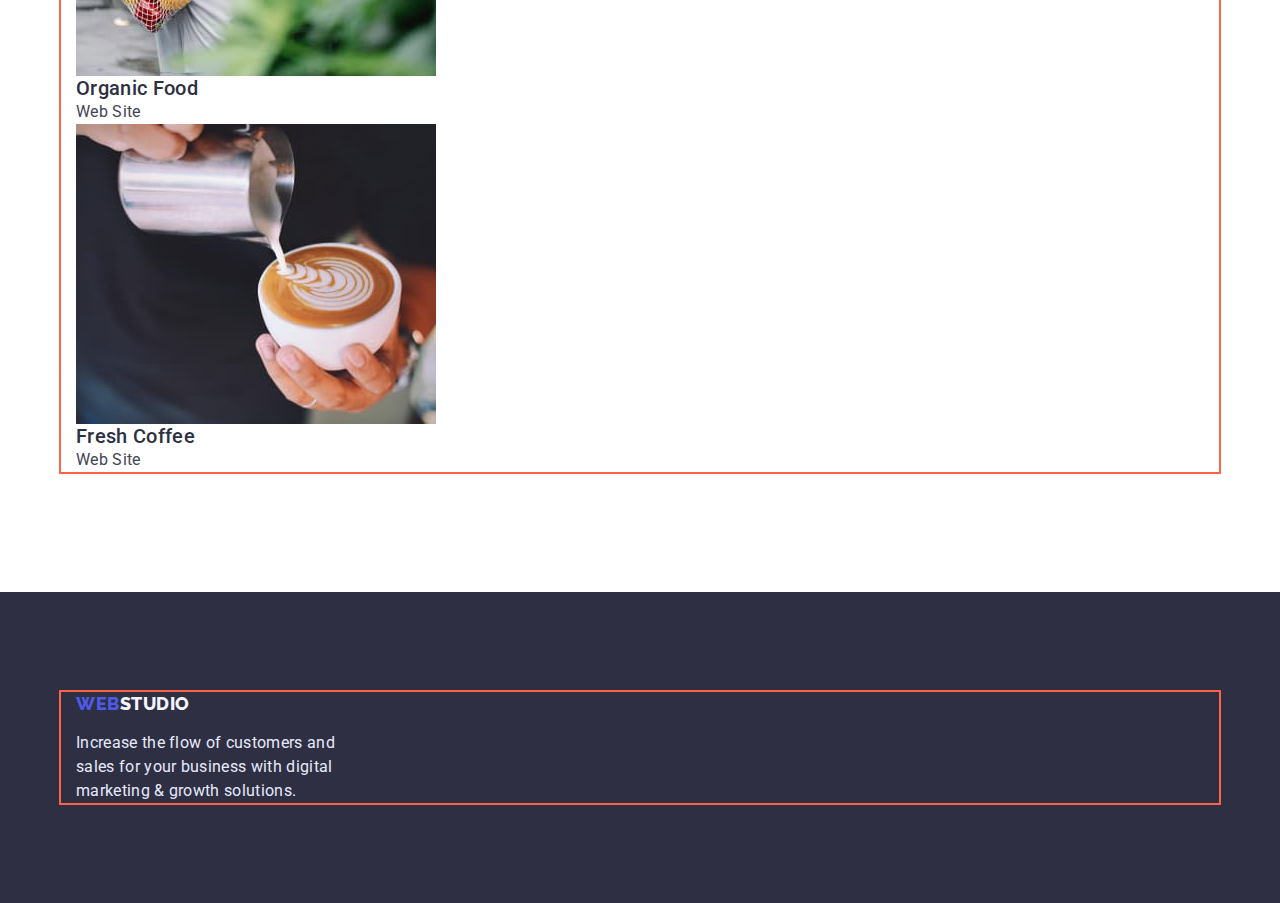
==== commit c3520591: "Поправил header" ====
--- a/portfolio.html
+++ b/portfolio.html
@@ -19,7 +19,7 @@
   </head>
   <body>
     <!-- Page header -->
-    <header class="page header">
+    <header class="header">
       <div class="container">
         <nav>
           <a href="./index.html" class="logo link">
--- a/css/style.css
+++ b/css/style.css
@@ -58,6 +58,8 @@
 
 img {
   display: block;
+  max-width: 100%;
+  height: auto;
 }
 
 address {
@@ -71,7 +73,13 @@
   outline: 2px solid tomato;
 }
 
-/* logo */
+/* header */
+
+.header {
+  padding-top: 24px;
+  padding-bottom: 24px;
+  border-bottom: 1px solid var(--cornflower-color);
+}
 
 .logo {
   color: var(--title-text-color);
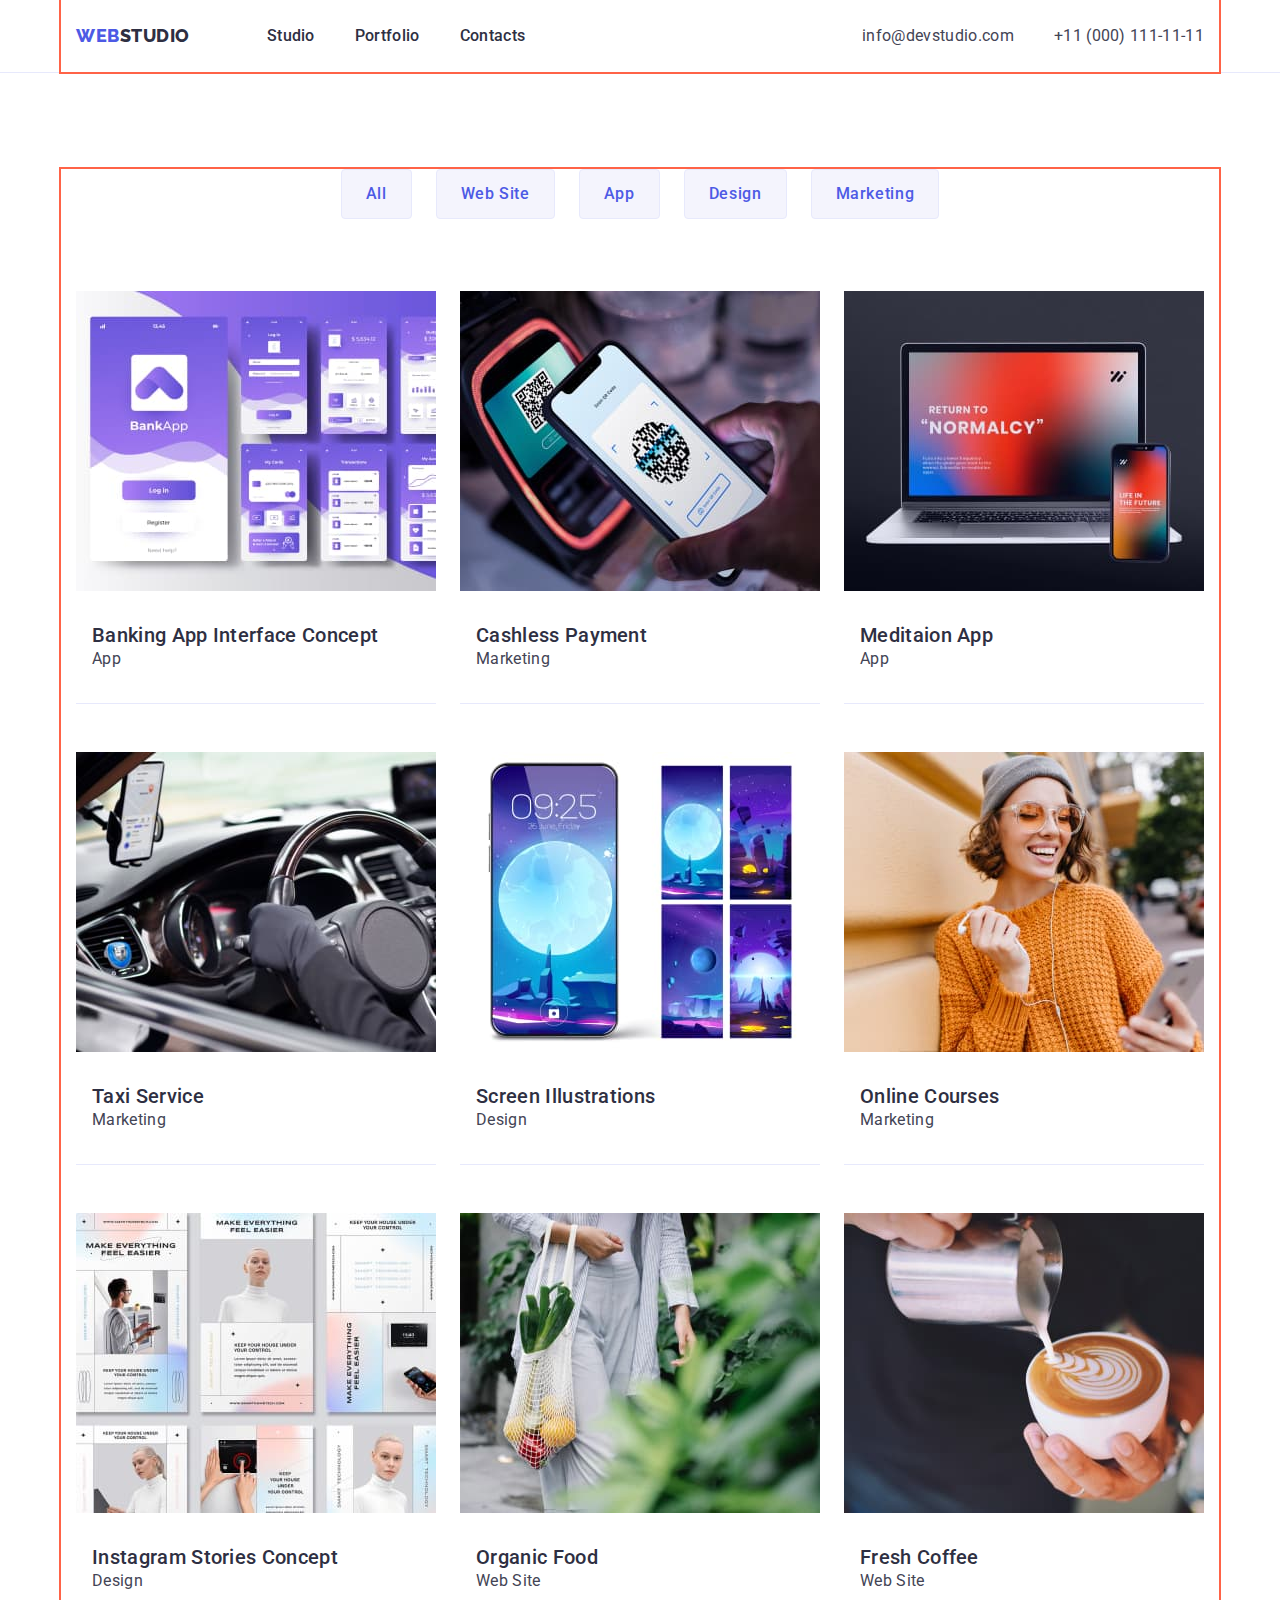
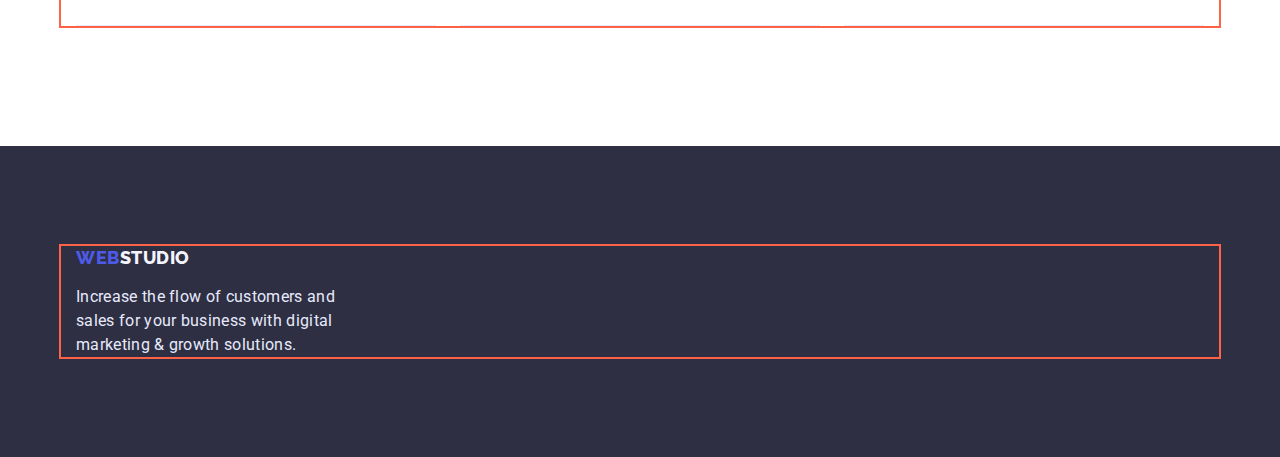
==== commit 5d546d06: "позиционирования страницы портфолио" ====
--- a/portfolio.html
+++ b/portfolio.html
@@ -20,26 +20,28 @@
   <body>
     <!-- Page header -->
     <header class="header">
-      <div class="container">
-        <nav>
-          <a href="./index.html" class="logo link">
-            <span class="logo-color">WEB</span>STUDIO
+      <div class="container header-items">
+        <nav class="header-nav">
+          <a href="./index.html" class="link logo">
+            <span class="logo-color">Web</span>Studio
           </a>
 
           <ul class="site-nav list">
-            <li><a href="./index.html" class="link">Studio</a></li>
-            <li><a href="./portfolio.html" class="link">Portfolio</a></li>
-            <li><a href="" class="link">Contacts</a></li>
+            <li class="item"><a href="./index.html" class="link">Studio</a></li>
+            <li class="item">
+              <a href="./portfolio.html" class="link">Portfolio</a>
+            </li>
+            <li class="item"><a href="" class="link">Contacts</a></li>
           </ul>
         </nav>
-        <address>
+        <address class="address">
           <ul class="adress list">
-            <li>
+            <li class="item">
               <a href="mailto:info@devstudio.com" class="link"
                 >info@devstudio.com</a
               >
             </li>
-            <li>
+            <li class="item">
               <a href="tel:+110001111111" class="link">+11 (000) 111-11-11</a>
             </li>
           </ul>
@@ -69,95 +71,122 @@
             </li>
           </ul>
           <ul class="section-subtitle list">
-            <li>
-              <img
+            <li class="item">
+              <img
+                class="img"
                 src="./images/card-1.jpg"
                 alt="Work examples"
                 width="360"
                 height="300"
               />
-              <h2 class="title">Banking App Interface Concept</h2>
-              <p>App</p>
-            </li>
-            <li>
-              <img
+              <div class="portfolio-border">
+                <h2 class="title">Banking App Interface Concept</h2>
+                <p>App</p>
+              </div>
+            </li>
+            <li class="item">
+              <img
+                class="img"
                 src="./images/card-2.jpg"
                 alt="Work examples"
                 width="360"
                 height="300"
               />
-              <h2 class="title">Cashless Payment</h2>
-              <p>Marketing</p>
-            </li>
-            <li>
-              <img
+              <div class="portfolio-border">
+                <h2 class="title">Cashless Payment</h2>
+                <p>Marketing</p>
+              </div>
+            </li>
+            <li class="item">
+              <img
+                class="img"
                 src="./images/card-3.jpg"
                 alt="Work examples"
                 width="360"
                 height="300"
               />
-              <h2 class="title">Meditaion App</h2>
-              <p>App</p>
-            </li>
-            <li>
-              <img
+              <div class="portfolio-border">
+                <h2 class="title">Meditaion App</h2>
+                <p>App</p>
+              </div>
+            </li>
+            <li class="item">
+              <img
+                class="img"
                 src="./images/card-4.jpg"
                 alt="Work examples"
                 width="360"
                 height="300"
               />
-              <h2 class="title">Taxi Service</h2>
-              <p>Marketing</p>
-            </li>
-            <li>
-              <img
+              <div class="portfolio-border">
+                <h2 class="title">Taxi Service</h2>
+                <p>Marketing</p>
+              </div>
+            </li>
+            <li class="item">
+              <img
+                class="img"
                 src="./images/card-5.jpg"
                 alt="Work examples"
                 width="360"
                 height="300"
               />
-              <h2 class="title">Screen Illustrations</h2>
-              <p>Design</p>
-            </li>
-            <li>
-              <img
+              <div class="portfolio-border">
+                <h2 class="title">Screen Illustrations</h2>
+                <p>Design</p>
+              </div>
+            </li>
+            <li class="item">
+              <img
+                class="img"
                 src="./images/card-6.jpg"
                 alt="Work examples"
                 width="360"
                 height="300"
               />
-              <h2 class="title">Online Courses</h2>
-              <p>Marketing</p>
-            </li>
-            <li>
-              <img
+              <div class="portfolio-border">
+                <h2 class="title">Online Courses</h2>
+                <p>Marketing</p>
+              </div>
+            </li>
+            <li class="item">
+              <img
+                class="img"
                 src="./images/card-7.jpg"
                 alt="Work examples"
                 width="360"
                 height="300"
               />
-              <h2 class="title">Instagram Stories Concept</h2>
-              <p>Design</p>
-            </li>
-            <li>
-              <img
+              <div class="portfolio-border">
+                <h2 class="title">Instagram Stories Concept</h2>
+                <p>Design</p>
+              </div>
+            </li>
+            <li class="item">
+              <img
+                class="img"
                 src="./images/card-8.jpg"
                 alt="Work examples"
                 width="360"
                 height="300"
               />
-              <h2 class="title">Organic Food</h2>
-              <p>Web Site</p>
-            </li>
-            <li>
-              <img
+              <div class="portfolio-border">
+                <h2 class="title">Organic Food</h2>
+                <p>Web Site</p>
+              </div>
+            </li>
+            <li class="item">
+              <img
+                class="img"
                 src="./images/card-9.jpg"
                 alt="Work examples"
                 width="360"
                 height="300"
               />
-              <h2 class="title">Fresh Coffee</h2>
-              <p>Web Site</p>
+              <div class="portfolio-border">
+                <h2 class="title">Fresh Coffee</h2>
+                <p>Web Site</p>
+              </div>
             </li>
           </ul>
         </div>
@@ -167,7 +196,7 @@
     <footer class="footer">
       <div class="container">
         <a href="./index.html" class="logo link">
-          <span class="logo-color">WEB</span>STUDIO
+          <span class="logo-color">Web</span>Studio
         </a>
         <p class="footer-description">
           Increase the flow of customers and sales for your business with
--- a/css/style.css
+++ b/css/style.css
@@ -73,72 +73,7 @@
   outline: 2px solid tomato;
 }
 
-/* header */
-
-.header {
-  padding-top: 24px;
-  padding-bottom: 24px;
-  border-bottom: 1px solid var(--cornflower-color);
-}
-
-.logo {
-  color: var(--title-text-color);
-  font-family: Raleway, cursive;
-  font-weight: 800;
-  font-size: 18px;
-  line-height: 1.33;
-  letter-spacing: 0.03em;
-}
-
-.logo-color {
-  color: var(--accent-color);
-}
-
-.logo:hover,
-.logo:focus {
-  color: var(--color-for-interactive-elements);
-}
-
-/* Site nav */
-
-.site-nav .link {
-  color: var(--title-text-color);
-  font-weight: 500;
-}
-
-.site-nav .link:hover,
-.site-nav .link:focus {
-  color: var(--color-for-interactive-elements);
-}
-
-/* Adress */
-
-.adress .link {
-  color: var(--primary-text-color);
-}
-
-.adress .link:hover,
-.adress .link:focus {
-  color: var(--accent-color);
-}
-
-/* Hero */
-
-.hero {
-  background-color: var(--title-text-color);
-  text-align: center;
-  padding-top: 188px;
-  padding-bottom: 292px;
-}
-
-.hero-title {
-  color: var(--color-white);
-  font-size: 56px;
-  line-height: 1.07;
-  margin-bottom: 48px;
-}
-
-/* Section */
+/* Section general settings */
 
 .hidden-title {
   position: absolute;
@@ -171,11 +106,178 @@
   line-height: 1.11;
   text-align: center;
   text-transform: capitalize;
+}
+
+/* header */
+
+.header {
+  border-bottom: 1px solid var(--cornflower-color);
+}
+
+.header .link {
+  display: inline-block;
+  padding-top: 24px;
+  padding-bottom: 24px;
+}
+
+/* logo */
+
+.logo {
+  margin-right: 77px;
+  color: var(--title-text-color);
+  font-family: Raleway, cursive;
+  font-weight: 800;
+  font-size: 18px;
+  line-height: 1.33;
+  letter-spacing: 0.03em;
+  text-transform: uppercase;
+}
+
+.logo-color {
+  color: var(--accent-color);
+}
+
+.logo:hover,
+.logo:focus {
+  color: var(--color-for-interactive-elements);
+}
+
+/* Site navigation */
+
+.header-items {
+  display: flex;
+}
+
+.header-nav {
+  display: flex;
+  align-items: center;
+}
+
+.site-nav {
+  display: flex;
+  gap: 40px;
+}
+
+/* .site-nav .item + .item {
+  margin-left: 40px;
+} */
+
+.site-nav .link {
+  color: var(--title-text-color);
+  font-weight: 500;
+}
+
+.site-nav .link:hover,
+.site-nav .link:focus {
+  color: var(--color-for-interactive-elements);
+}
+
+/* Address */
+
+.address {
+  margin-left: auto;
+}
+
+.adress {
+  display: flex;
+  gap: 40px;
+}
+
+/* .adress .item + .item {
+  margin-left: 40px;
+} */
+
+.adress .link {
+  color: var(--primary-text-color);
+}
+
+.adress .link:hover,
+.adress .link:focus {
+  color: var(--accent-color);
+}
+
+/* Hero */
+
+.hero {
+  padding-top: 188px;
+  padding-bottom: 292px;
+  background-color: var(--title-text-color);
+  text-align: center;
+}
+
+.hero-title {
+  margin-left: auto;
+  margin-right: auto;
+  margin-bottom: 48px;
+  width: 494px;
+  color: var(--color-white);
+  font-size: 56px;
+  line-height: 1.07;
+}
+
+/* benefits content */
+
+.company-benefits {
+  padding-bottom: 0;
+}
+
+.company-benefits .title {
+  margin-bottom: 8px;
+}
+
+.company-benefits .list {
+  display: flex;
+  gap: 24px;
+}
+
+.company-benefits .item {
+  flex-basis: calc((100% - 3 * 24px) / 4);
+}
+
+/* products content */
+
+.company-products {
+}
+
+.company-products .section-title {
   margin-bottom: 72px;
 }
 
-.about {
+.company-products .list {
+  display: flex;
+  gap: 24px;
+}
+
+.company-products .item {
+}
+
+/* about team */
+
+.owr-team {
   background-color: var(--secondary-background-color);
+}
+
+.owr-team .section-title {
+  margin-bottom: 72px;
+}
+
+.owr-team .title {
+  margin-bottom: 8px;
+}
+
+.owr-team .list {
+  display: flex;
+  gap: 24px;
+}
+
+.team-border {
+  padding-top: 32px;
+  padding-bottom: 32px;
+  background: var(--color-white);
+  box-shadow: 0px 1px 6px rgba(46, 47, 66, 0.08),
+    0px 1px 1px rgba(46, 47, 66, 0.16), 0px 2px 1px rgba(46, 47, 66, 0.08);
+  border-radius: 0px 0px 4px 4px;
+  text-align: center;
 }
 
 /* Portfolio */
@@ -183,6 +285,31 @@
 .portfolio {
   padding-top: 96px;
   padding-bottom: 120px;
+}
+
+.filter-list {
+  display: flex;
+  justify-content: center;
+  margin-bottom: 72px;
+  gap: 24px;
+}
+
+.portfolio .section-subtitle {
+  display: flex;
+  flex-wrap: wrap;
+  row-gap: 48px;
+  column-gap: 24px;
+}
+
+.portfolio .item {
+  width: calc((100% - 2 * 24px) / 3);
+  border-bottom: 1px solid var(--cornflower-color);
+}
+
+.portfolio-border {
+  padding-top: 32px;
+  padding-bottom: 32px;
+  padding-left: 16px;
 }
 
 /* Button */
@@ -233,10 +360,10 @@
 /* Footer */
 
 .footer {
+  padding-top: 100px;
+  padding-bottom: 100px;
   background-color: var(--title-text-color);
   color: var(--cornflower-color);
-  padding-top: 100px;
-  padding-bottom: 100px;
 }
 
 .footer .logo {
@@ -251,4 +378,4 @@
 .footer-description {
   width: 264px;
   margin-top: 14px;
-}+}
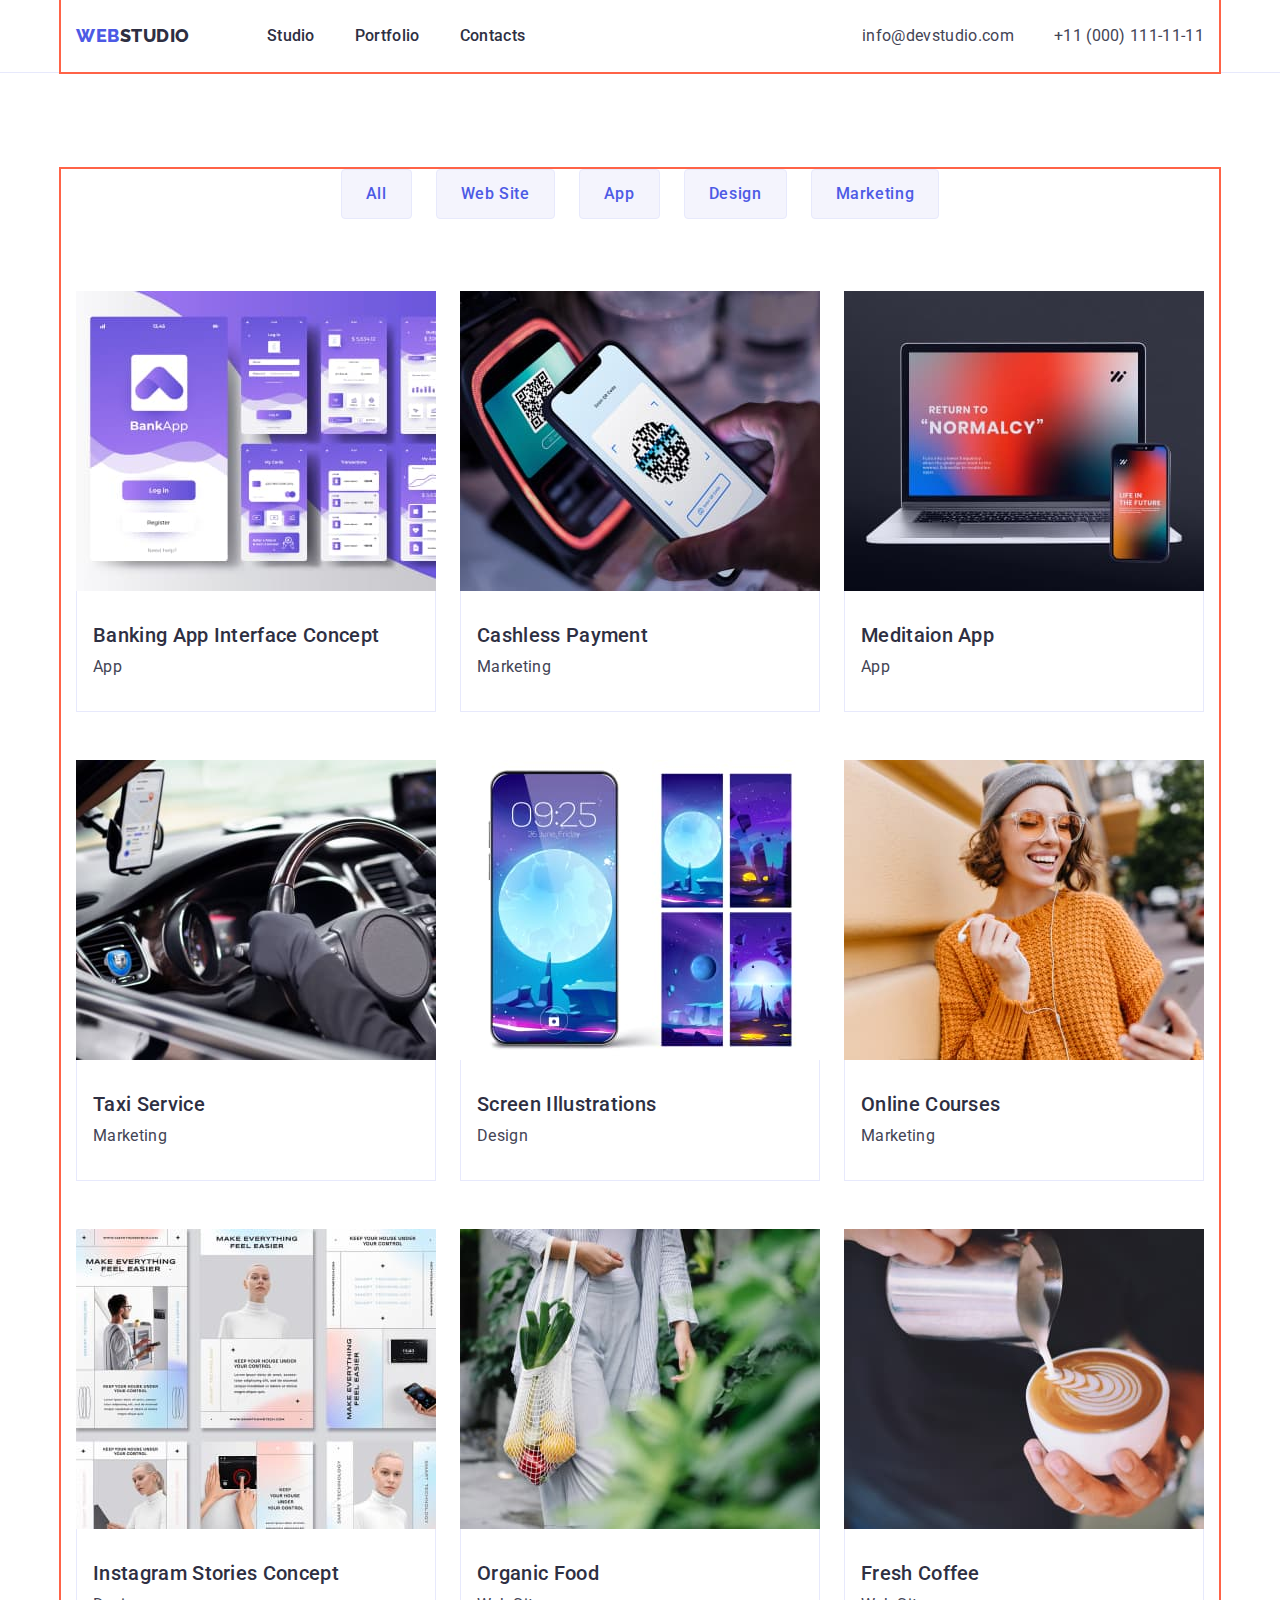
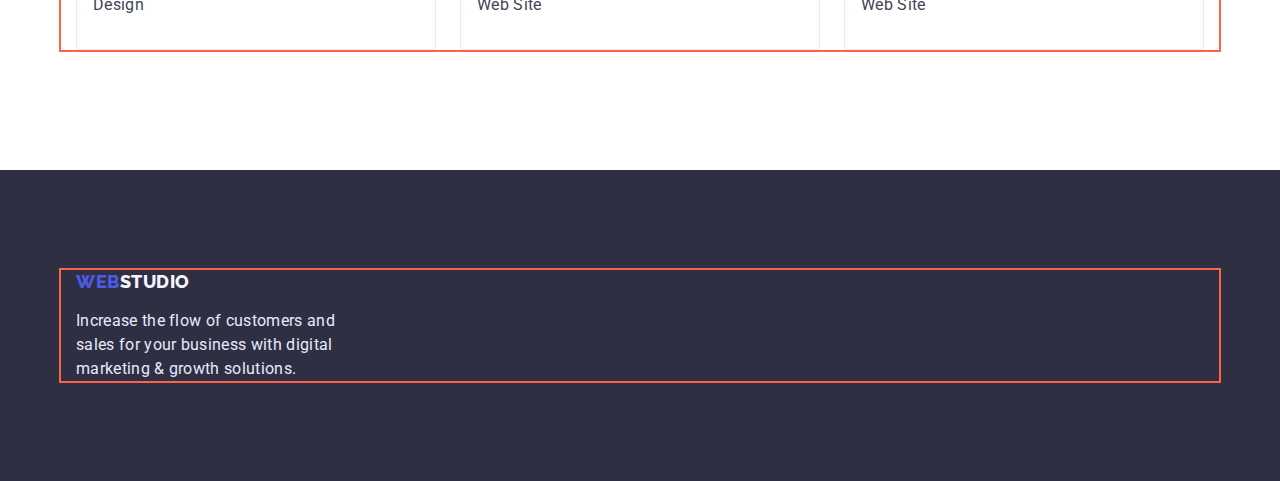
==== commit 92a20be1: "Правки от ментора" ====
--- a/portfolio.html
+++ b/portfolio.html
@@ -50,7 +50,7 @@
     </header>
     <!-- Main content -->
     <main>
-      <section class="portfolio">
+      <section class="portfolio section">
         <div class="container">
           <h1 class="hidden-title">Контент страницы Portfolio</h1>
           <ul class="filter-list list">
--- a/css/style.css
+++ b/css/style.css
@@ -116,8 +116,6 @@
 
 .header .link {
   display: inline-block;
-  padding-top: 24px;
-  padding-bottom: 24px;
 }
 
 /* logo */
@@ -146,6 +144,7 @@
 
 .header-items {
   display: flex;
+  align-items: center;
 }
 
 .header-nav {
@@ -165,6 +164,8 @@
 .site-nav .link {
   color: var(--title-text-color);
   font-weight: 500;
+  display: block;
+  padding: 24px 0;
 }
 
 .site-nav .link:hover,
@@ -200,7 +201,7 @@
 
 .hero {
   padding-top: 188px;
-  padding-bottom: 292px;
+  padding-bottom: 188px;
   background-color: var(--title-text-color);
   text-align: center;
 }
@@ -303,13 +304,18 @@
 
 .portfolio .item {
   width: calc((100% - 2 * 24px) / 3);
-  border-bottom: 1px solid var(--cornflower-color);
+}
+
+.portfolio .title {
+  margin-bottom: 8px;
 }
 
 .portfolio-border {
   padding-top: 32px;
   padding-bottom: 32px;
   padding-left: 16px;
+  border: 1px solid var(--cornflower-color);
+  border-top: none;
 }
 
 /* Button */
@@ -368,6 +374,7 @@
 
 .footer .logo {
   color: var(--secondary-background-color);
+  margin-right: 0;
 }
 
 .footer .logo:hover,
